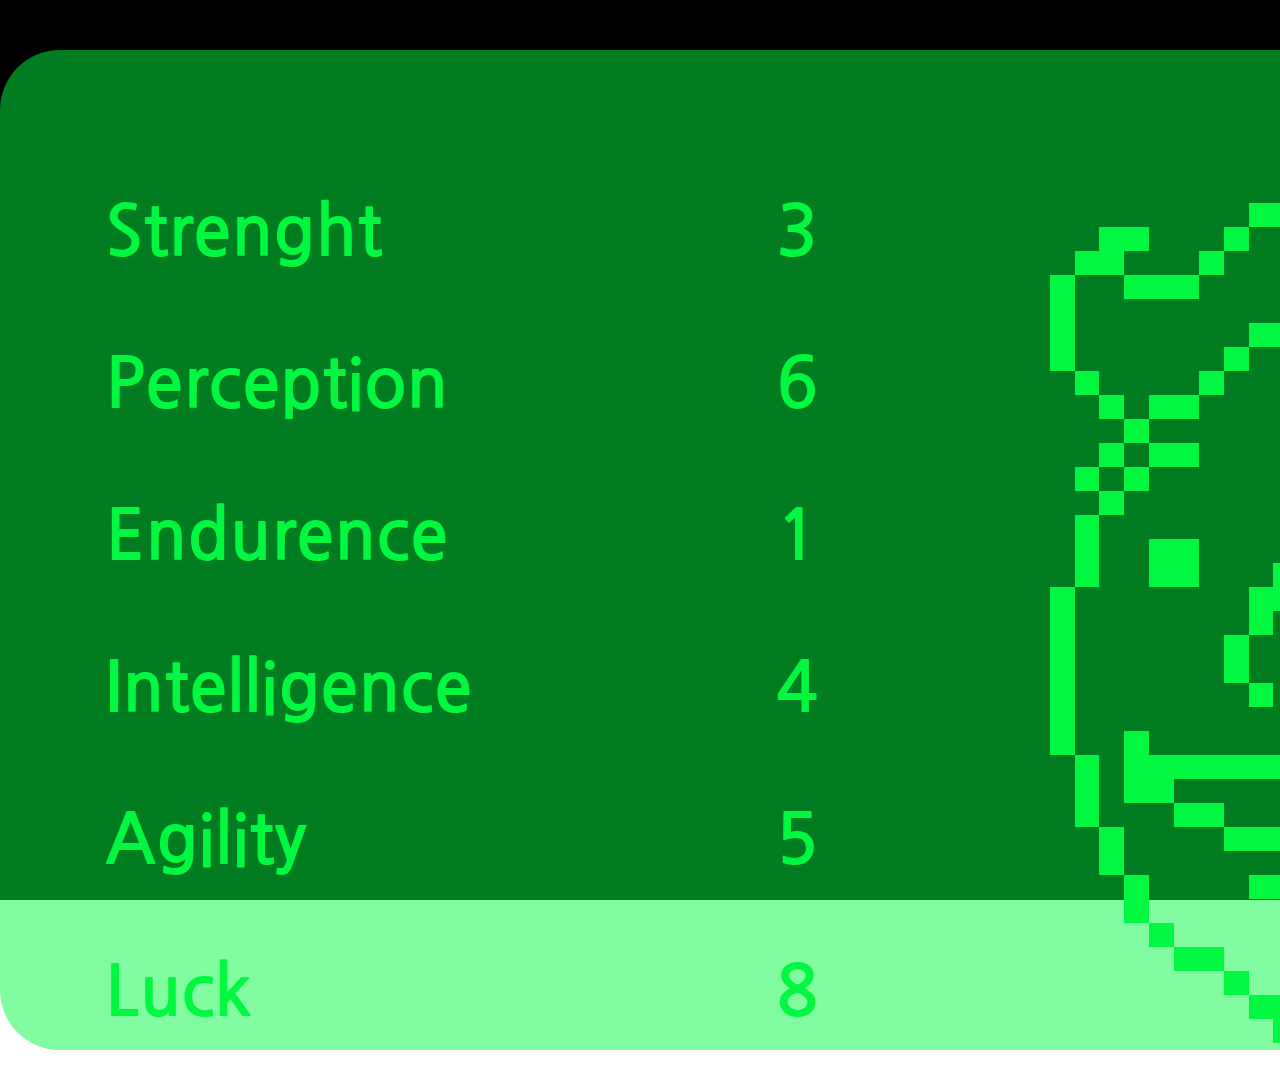
==== bonus/index.html @ cc5e1303 "bonus" ====
<!DOCTYPE html>
<html lang="en">
<head>
    <meta charset="UTF-8">
    <meta name="viewport" content="width=device-width, initial-scale=1.0">
    <title>Document</title>

    <!-- google font -->
    <link rel="preconnect" href="https://fonts.googleapis.com">
    <link rel="preconnect" href="https://fonts.gstatic.com" crossorigin>
    <link href="https://fonts.googleapis.com/css2?family=Nanum+Gothic&display=swap" rel="stylesheet">

    <!-- font awsome -->
    <link rel="stylesheet" href="https://cdnjs.cloudflare.com/ajax/libs/font-awesome/6.5.2/css/all.min.css" integrity="sha512-SnH5WK+bZxgPHs44uWIX+LLJAJ9/2PkPKZ5QiAj6Ta86w+fsb2TkcmfRyVX3pBnMFcV7oQPJkl9QevSCWr3W6A==" crossorigin="anonymous" referrerpolicy="no-referrer" />


    <link rel="stylesheet" href="css/lib/12-bool.css">
    <link rel="stylesheet" href="css/style.css">
</head>
<body>

    <!-- sfondo -->
    <div id="sfondo">

        <!-- monitor -->
        <div id="screen">

            <!-- contenirore colonne -->
            <div class="row main">

                
                <!-- colonna sinistra -->
                <div class="col-6 row">

                    <!-- colonna statistica -->
                    <div class="col-12 row stats">

                        <!-- nome statistica -->
                        <div class="col-6">
                            Strenght
                        </div>

                        <!-- freccia sinistra -->
                        <div class="col-1 arrow-left">
                            <i class="fa-solid fa-caret-left"></i>
                        </div>

                        <!-- numero -->
                        <div class="col-1">
                            3
                        </div>

                        <!-- freccia destra -->
                        <div class="col-1 arrow-right">
                            <i class="fa-solid fa-caret-right"></i>
                        </div>

                    </div>

                    <!-- colonna statistica -->
                    <div class="col-12 row stats">

                        <!-- nome statistica -->
                        <div class="col-6">
                            Perception
                        </div>

                        <!-- freccia sinistra -->
                        <div class="col-1 arrow-left">
                            <i class="fa-solid fa-caret-left"></i>
                        </div>

                        <!-- numero -->
                        <div class="col-1">
                            6
                        </div>

                        <!-- freccia destra -->
                        <div class="col-1 arrow-right">
                            <i class="fa-solid fa-caret-right"></i>
                        </div>

                    </div>

                    <!-- colonna statistica -->
                    <div class="col-12 row stats">

                        <!-- nome statistica -->
                        <div class="col-6">
                            Endurence
                        </div>

                        <!-- freccia sinistra -->
                        <div class="col-1 arrow-left">
                            <i class="fa-solid fa-caret-left"></i>
                        </div>

                        <!-- numero -->
                        <div class="col-1">
                            1
                        </div>

                        <!-- freccia destra -->
                        <div class="col-1 arrow-right">
                            <i class="fa-solid fa-caret-right"></i>
                        </div>

                    </div>

                    <!-- colonna statistica -->
                    <div class="col-12 row stats">

                        <!-- nome statistica -->
                        <div class="col-6">
                            Intelligence
                        </div>

                        <!-- freccia sinistra -->
                        <div class="col-1 arrow-left">
                            <i class="fa-solid fa-caret-left"></i>
                        </div>

                        <!-- numero -->
                        <div class="col-1">
                            4
                        </div>

                        <!-- freccia destra -->
                        <div class="col-1 arrow-right">
                            <i class="fa-solid fa-caret-right"></i>
                        </div>

                    </div>

                    <!-- colonna statistica -->
                    <div class="col-12 row stats">

                        <!-- nome statistica -->
                        <div class="col-6">
                            Agility
                        </div>

                        <!-- freccia sinistra -->
                        <div class="col-1 arrow-left">
                            <i class="fa-solid fa-caret-left"></i>
                        </div>

                        <!-- numero -->
                        <div class="col-1">
                            5
                        </div>

                        <!-- freccia destra -->
                        <div class="col-1 arrow-right">
                            <i class="fa-solid fa-caret-right"></i>
                        </div>

                    </div>

                    <!-- colonna statistica -->
                    <div class="col-12 row stats">

                        <!-- nome statistica -->
                        <div class="col-6">
                            Luck
                        </div>

                        <!-- freccia sinistra -->
                        <div class="col-1 arrow-left">
                            <i class="fa-solid fa-caret-left"></i>
                        </div>

                        <!-- numero -->
                        <div class="col-1">
                            8
                        </div>

                        <!-- freccia destra -->
                        <div class="col-1 arrow-right">
                            <i class="fa-solid fa-caret-right"></i>
                        </div>

                    </div>


                </div>
                    

                <div class="col-6">

                    <!-- riga 1 -->
                    <div class="col-12 row">

                        <div class="col-4 row">
                            <div class="col-1">
                                <div class="box"></div>
                            </div>
                            <div class="col-1">
                                <div class="box"></div>
                            </div>
                            <div class="col-1">
                                <div class="box"></div>
                            </div>
                            <div class="col-1">
                                <div class="box"></div>
                            </div>
                            <div class="col-1">
                                <div class="box"></div>
                            </div>
                            <div class="col-1">
                                <div class="box"></div>
                            </div>
                            <div class="col-1">
                                <div class="box"></div>
                            </div>
                            <div class="col-1">
                                <div class="box"></div>
                            </div>
                            <div class="col-1">
                                <div class="box"></div>
                            </div>
                            <div class="col-1">
                                <div class="box"></div>
                            </div>
                            <div class="col-1">
                                <div class="box"></div>
                            </div>
                            <div class="col-1">
                                <div class="box"></div>
                            </div>
                        </div>

                        <div class="col-4 row">
                            <div class="col-1">
                                <div class="box"></div>
                            </div>
                            <div class="col-1">
                                <div class="box"></div>
                            </div>
                            <div class="col-1">
                                <div class="box"></div>
                            </div>
                            <div class="col-1">
                                <div class="box"></div>
                            </div>
                            <div class="col-1">
                                <div class="box green"></div>
                            </div>
                            <div class="col-1">
                                <div class="box green"></div>
                            </div>
                            <div class="col-1">
                                <div class="box green"></div>
                            </div>
                            <div class="col-1">
                                <div class="box"></div>
                            </div>
                            <div class="col-1">
                                <div class="box"></div>
                            </div>
                            <div class="col-1">
                                <div class="box"></div>
                            </div>
                            <div class="col-1">
                                <div class="box"></div>
                            </div>
                            <div class="col-1">
                                <div class="box"></div>
                            </div>
                        </div>

                        <div class="col-4 row">
                            <div class="col-1">
                                <div class="box"></div>
                            </div>
                            <div class="col-1">
                                <div class="box"></div>
                            </div>
                            <div class="col-1">
                                <div class="box"></div>
                            </div>
                            <div class="col-1">
                                <div class="box"></div>
                            </div>
                            <div class="col-1">
                                <div class="box"></div>
                            </div>
                            <div class="col-1">
                                <div class="box"></div>
                            </div>
                            <div class="col-1">
                                <div class="box"></div>
                            </div>
                            <div class="col-1">
                                <div class="box"></div>
                            </div>
                            <div class="col-1">
                                <div class="box"></div>
                            </div>
                            <div class="col-1">
                                <div class="box"></div>
                            </div>
                            <div class="col-1">
                                <div class="box"></div>
                            </div>
                            <div class="col-1">
                                <div class="box"></div>
                            </div>
                        </div>
                        
                    </div>

                    <!-- riga 2 -->
                    <div class="col-12 row dx">

                        <div class="col-4 row">
                            <div class="col-1">
                                <div class="box"></div>
                            </div>
                            <div class="col-1">
                                <div class="box"></div>
                            </div>
                            <div class="col-1">
                                <div class="box"></div>
                            </div>
                            <div class="col-1">
                                <div class="box"></div>
                            </div>
                            <div class="col-1">
                                <div class="box"></div>
                            </div>
                            <div class="col-1">
                                <div class="box"></div>
                            </div>
                            <div class="col-1">
                                <div class="box"></div>
                            </div>
                            <div class="col-1">
                                <div class="box"></div>
                            </div>
                            <div class="col-1">
                                <div class="box"></div>
                            </div>
                            <div class="col-1">
                                <div class="box"></div>
                            </div>
                            <div class="col-1">
                                <div class="box"></div>
                            </div>
                            <div class="col-1">
                                <div class="box"></div>
                            </div>
                        </div>

                        <div class="col-4 row">
                            <div class="col-1">
                                <div class="box"></div>
                            </div>
                            <div class="col-1">
                                <div class="box"></div>
                            </div>
                            <div class="col-1">
                                <div class="box"></div>
                            </div>
                            <div class="col-1">
                                <div class="box green"></div>
                            </div>
                            <div class="col-1">
                                <div class="box"></div>
                            </div>
                            <div class="col-1">
                                <div class="box"></div>
                            </div>
                            <div class="col-1">
                                <div class="box"></div>
                            </div>
                            <div class="col-1">
                                <div class="box green"></div>
                            </div>
                            <div class="col-1">
                                <div class="box"></div>
                            </div>
                            <div class="col-1">
                                <div class="box"></div>
                            </div>
                            <div class="col-1">
                                <div class="box"></div>
                            </div>
                            <div class="col-1">
                                <div class="box"></div>
                            </div>
                        </div>

                        <div class="col-4 row">
                            <div class="col-1">
                                <div class="box"></div>
                            </div>
                            <div class="col-1">
                                <div class="box"></div>
                            </div>
                            <div class="col-1">
                                <div class="box"></div>
                            </div>
                            <div class="col-1">
                                <div class="box"></div>
                            </div>
                            <div class="col-1">
                                <div class="box"></div>
                            </div>
                            <div class="col-1">
                                <div class="box"></div>
                            </div>
                            <div class="col-1">
                                <div class="box"></div>
                            </div>
                            <div class="col-1">
                                <div class="box"></div>
                            </div>
                            <div class="col-1">
                                <div class="box"></div>
                            </div>
                            <div class="col-1">
                                <div class="box"></div>
                            </div>
                            <div class="col-1">
                                <div class="box"></div>
                            </div>
                            <div class="col-1">
                                <div class="box"></div>
                            </div>
                        </div>
                        
                    </div>

                    <!-- riga 3 -->
                    <div class="col-12 row dx">

                        <div class="col-4 row">
                            <div class="col-1">
                                <div class="box"></div>
                            </div>
                            <div class="col-1">
                                <div class="box"></div>
                            </div>
                            <div class="col-1">
                                <div class="box"></div>
                            </div>
                            <div class="col-1">
                                <div class="box"></div>
                            </div>
                            <div class="col-1">
                                <div class="box"></div>
                            </div>
                            <div class="col-1">
                                <div class="box"></div>
                            </div>
                            <div class="col-1">
                                <div class="box"></div>
                            </div>
                            <div class="col-1">
                                <div class="box"></div>
                            </div>
                            <div class="col-1">
                                <div class="box"></div>
                            </div>
                            <div class="col-1">
                                <div class="box"></div>
                            </div>
                            <div class="col-1">
                                <div class="box green"></div>
                            </div>
                            <div class="col-1">
                                <div class="box green"></div>
                            </div>
                        </div>

                        <div class="col-4 row">
                            <div class="col-1">
                                <div class="box green"></div>
                            </div>
                            <div class="col-1">
                                <div class="box green"></div>
                            </div>
                            <div class="col-1">
                                <div class="box green"></div>
                            </div>
                            <div class="col-1">
                                <div class="box"></div>
                            </div>
                            <div class="col-1">
                                <div class="box"></div>
                            </div>
                            <div class="col-1">
                                <div class="box"></div>
                            </div>
                            <div class="col-1">
                                <div class="box"></div>
                            </div>
                            <div class="col-1">
                                <div class="box"></div>
                            </div>
                            <div class="col-1">
                                <div class="box green"></div>
                            </div>
                            <div class="col-1">
                                <div class="box green"></div>
                            </div>
                            <div class="col-1">
                                <div class="box green"></div>
                            </div>
                            <div class="col-1">
                                <div class="box"></div>
                            </div>
                        </div>

                        <div class="col-4 row">
                            <div class="col-1">
                                <div class="box"></div>
                            </div>
                            <div class="col-1">
                                <div class="box"></div>
                            </div>
                            <div class="col-1">
                                <div class="box"></div>
                            </div>
                            <div class="col-1">
                                <div class="box"></div>
                            </div>
                            <div class="col-1">
                                <div class="box"></div>
                            </div>
                            <div class="col-1">
                                <div class="box"></div>
                            </div>
                            <div class="col-1">
                                <div class="box"></div>
                            </div>
                            <div class="col-1">
                                <div class="box"></div>
                            </div>
                            <div class="col-1">
                                <div class="box"></div>
                            </div>
                            <div class="col-1">
                                <div class="box"></div>
                            </div>
                            <div class="col-1">
                                <div class="box"></div>
                            </div>
                            <div class="col-1">
                                <div class="box"></div>
                            </div>
                        </div>
                        
                    </div>

                    <!-- riga 4 -->
                    <div class="col-12 row dx">

                        <div class="col-4 row">
                            <div class="col-1">
                                <div class="box"></div>
                            </div>
                            <div class="col-1">
                                <div class="box"></div>
                            </div>
                            <div class="col-1">
                                <div class="box"></div>
                            </div>
                            <div class="col-1">
                                <div class="box"></div>
                            </div>
                            <div class="col-1">
                                <div class="box green"></div>
                            </div>
                            <div class="col-1">
                                <div class="box green"></div>
                            </div>
                            <div class="col-1">
                                <div class="box"></div>
                            </div>
                            <div class="col-1">
                                <div class="box"></div>
                            </div>
                            <div class="col-1">
                                <div class="box"></div>
                            </div>
                            <div class="col-1">
                                <div class="box green"></div>
                            </div>
                            <div class="col-1">
                                <div class="box"></div>
                            </div>
                            <div class="col-1">
                                <div class="box"></div>
                            </div>
                        </div>

                        <div class="col-4 row">
                            <div class="col-1">
                                <div class="box"></div>
                            </div>
                            <div class="col-1">
                                <div class="box"></div>
                            </div>
                            <div class="col-1">
                                <div class="box"></div>
                            </div>
                            <div class="col-1">
                                <div class="box"></div>
                            </div>
                            <div class="col-1">
                                <div class="box"></div>
                            </div>
                            <div class="col-1">
                                <div class="box"></div>
                            </div>
                            <div class="col-1">
                                <div class="box"></div>
                            </div>
                            <div class="col-1">
                                <div class="box"></div>
                            </div>
                            <div class="col-1">
                                <div class="box"></div>
                            </div>
                            <div class="col-1">
                                <div class="box"></div>
                            </div>
                            <div class="col-1">
                                <div class="box"></div>
                            </div>
                            <div class="col-1 green">
                                <div class="box"></div>
                            </div>
                        </div>

                        <div class="col-4 row">
                            <div class="col-1">
                                <div class="box"></div>
                            </div>
                            <div class="col-1">
                                <div class="box"></div>
                            </div>
                            <div class="col-1">
                                <div class="box"></div>
                            </div>
                            <div class="col-1">
                                <div class="box"></div>
                            </div>
                            <div class="col-1">
                                <div class="box"></div>
                            </div>
                            <div class="col-1">
                                <div class="box"></div>
                            </div>
                            <div class="col-1">
                                <div class="box"></div>
                            </div>
                            <div class="col-1">
                                <div class="box"></div>
                            </div>
                            <div class="col-1">
                                <div class="box"></div>
                            </div>
                            <div class="col-1">
                                <div class="box"></div>
                            </div>
                            <div class="col-1">
                                <div class="box"></div>
                            </div>
                            <div class="col-1">
                                <div class="box"></div>
                            </div>
                        </div>
                        
                    </div>

                    <!-- riga 5 -->
                    <div class="col-12 row dx">

                        <div class="col-4 row">
                            <div class="col-1">
                                <div class="box"></div>
                            </div>
                            <div class="col-1">
                                <div class="box"></div>
                            </div>
                            <div class="col-1">
                                <div class="box"></div>
                            </div>
                            <div class="col-1">
                                <div class="box green"></div>
                            </div>
                            <div class="col-1">
                                <div class="box green"></div>
                            </div>
                            <div class="col-1">
                                <div class="box"></div>
                            </div>
                            <div class="col-1">
                                <div class="box"></div>
                            </div>
                            <div class="col-1">
                                <div class="box"></div>
                            </div>
                            <div class="col-1">
                                <div class="box green"></div>
                            </div>
                            <div class="col-1">
                                <div class="box"></div>
                            </div>
                            <div class="col-1">
                                <div class="box"></div>
                            </div>
                            <div class="col-1">
                                <div class="box"></div>
                            </div>
                        </div>

                        <div class="col-4 row">
                            <div class="col-1">
                                <div class="box"></div>
                            </div>
                            <div class="col-1">
                                <div class="box"></div>
                            </div>
                            <div class="col-1">
                                <div class="box"></div>
                            </div>
                            <div class="col-1">
                                <div class="box"></div>
                            </div>
                            <div class="col-1">
                                <div class="box"></div>
                            </div>
                            <div class="col-1">
                                <div class="box"></div>
                            </div>
                            <div class="col-1">
                                <div class="box"></div>
                            </div>
                            <div class="col-1">
                                <div class="box"></div>
                            </div>
                            <div class="col-1">
                                <div class="box"></div>
                            </div>
                            <div class="col-1">
                                <div class="box"></div>
                            </div>
                            <div class="col-1">
                                <div class="box"></div>
                            </div>
                            <div class="col-1">
                                <div class="box"></div>
                            </div>
                        </div>

                        <div class="col-4 row">
                            <div class="col-1">
                                <div class="box green"></div>
                            </div>
                            <div class="col-1">
                                <div class="box"></div>
                            </div>
                            <div class="col-1">
                                <div class="box"></div>
                            </div>
                            <div class="col-1">
                                <div class="box"></div>
                            </div>
                            <div class="col-1">
                                <div class="box"></div>
                            </div>
                            <div class="col-1">
                                <div class="box"></div>
                            </div>
                            <div class="col-1">
                                <div class="box"></div>
                            </div>
                            <div class="col-1">
                                <div class="box"></div>
                            </div>
                            <div class="col-1">
                                <div class="box"></div>
                            </div>
                            <div class="col-1">
                                <div class="box"></div>
                            </div>
                            <div class="col-1">
                                <div class="box"></div>
                            </div>
                            <div class="col-1">
                                <div class="box"></div>
                            </div>
                        </div>
                        
                    </div>

                    <!-- riga 6 -->
                    <div class="col-12 row dx">

                        <div class="col-4 row">
                            <div class="col-1">
                                <div class="box"></div>
                            </div>
                            <div class="col-1">
                                <div class="box"></div>
                            </div>
                            <div class="col-1">
                                <div class="box green"></div>
                            </div>
                            <div class="col-1">
                                <div class="box"></div>
                            </div>
                            <div class="col-1">
                                <div class="box"></div>
                            </div>
                            <div class="col-1">
                                <div class="box green"></div>
                            </div>
                            <div class="col-1">
                                <div class="box green"></div>
                            </div>
                            <div class="col-1">
                                <div class="box green"></div>
                            </div>
                            <div class="col-1">
                                <div class="box"></div>
                            </div>
                            <div class="col-1">
                                <div class="box"></div>
                            </div>
                            <div class="col-1">
                                <div class="box"></div>
                            </div>
                            <div class="col-1">
                                <div class="box"></div>
                            </div>
                        </div>

                        <div class="col-4 row">
                            <div class="col-1">
                                <div class="box"></div>
                            </div>
                            <div class="col-1">
                                <div class="box"></div>
                            </div>
                            <div class="col-1">
                                <div class="box"></div>
                            </div>
                            <div class="col-1">
                                <div class="box"></div>
                            </div>
                            <div class="col-1">
                                <div class="box"></div>
                            </div>
                            <div class="col-1">
                                <div class="box"></div>
                            </div>
                            <div class="col-1">
                                <div class="box"></div>
                            </div>
                            <div class="col-1">
                                <div class="box"></div>
                            </div>
                            <div class="col-1">
                                <div class="box"></div>
                            </div>
                            <div class="col-1">
                                <div class="box"></div>
                            </div>
                            <div class="col-1">
                                <div class="box"></div>
                            </div>
                            <div class="col-1">
                                <div class="box"></div>
                            </div>
                        </div>

                        <div class="col-4 row">
                            <div class="col-1">
                                <div class="box"></div>
                            </div>
                            <div class="col-1">
                                <div class="box green"></div>
                            </div>
                            <div class="col-1">
                                <div class="box"></div>
                            </div>
                            <div class="col-1">
                                <div class="box"></div>
                            </div>
                            <div class="col-1">
                                <div class="box"></div>
                            </div>
                            <div class="col-1">
                                <div class="box"></div>
                            </div>
                            <div class="col-1">
                                <div class="box"></div>
                            </div>
                            <div class="col-1">
                                <div class="box"></div>
                            </div>
                            <div class="col-1">
                                <div class="box"></div>
                            </div>
                            <div class="col-1">
                                <div class="box"></div>
                            </div>
                            <div class="col-1">
                                <div class="box"></div>
                            </div>
                            <div class="col-1">
                                <div class="box"></div>
                            </div>
                        </div>
                        
                    </div>

                    <!-- riga 7 -->
                    <div class="col-12 row dx">

                        <div class="col-4 row">
                            <div class="col-1">
                                <div class="box"></div>
                            </div>
                            <div class="col-1">
                                <div class="box"></div>
                            </div>
                            <div class="col-1">
                                <div class="box green"></div>
                            </div>
                            <div class="col-1">
                                <div class="box"></div>
                            </div>
                            <div class="col-1">
                                <div class="box"></div>
                            </div>
                            <div class="col-1">
                                <div class="box"></div>
                            </div>
                            <div class="col-1">
                                <div class="box"></div>
                            </div>
                            <div class="col-1">
                                <div class="box"></div>
                            </div>
                            <div class="col-1">
                                <div class="box"></div>
                            </div>
                            <div class="col-1">
                                <div class="box"></div>
                            </div>
                            <div class="col-1">
                                <div class="box"></div>
                            </div>
                            <div class="col-1">
                                <div class="box"></div>
                            </div>
                        </div>

                        <div class="col-4 row">
                            <div class="col-1">
                                <div class="box"></div>
                            </div>
                            <div class="col-1">
                                <div class="box"></div>
                            </div>
                            <div class="col-1">
                                <div class="box"></div>
                            </div>
                            <div class="col-1">
                                <div class="box green"></div>
                            </div>
                            <div class="col-1">
                                <div class="box green"></div>
                            </div>
                            <div class="col-1">
                                <div class="box green"></div>
                            </div>
                            <div class="col-1">
                                <div class="box"></div>
                            </div>
                            <div class="col-1">
                                <div class="box"></div>
                            </div>
                            <div class="col-1">
                                <div class="box"></div>
                            </div>
                            <div class="col-1">
                                <div class="box"></div>
                            </div>
                            <div class="col-1">
                                <div class="box"></div>
                            </div>
                            <div class="col-1">
                                <div class="box"></div>
                            </div>
                        </div>

                        <div class="col-4 row">
                            <div class="col-1">
                                <div class="box"></div>
                            </div>
                            <div class="col-1">
                                <div class="box"></div>
                            </div>
                            <div class="col-1">
                                <div class="box green"></div>
                            </div>
                            <div class="col-1">
                                <div class="box"></div>
                            </div>
                            <div class="col-1">
                                <div class="box"></div>
                            </div>
                            <div class="col-1">
                                <div class="box"></div>
                            </div>
                            <div class="col-1">
                                <div class="box"></div>
                            </div>
                            <div class="col-1">
                                <div class="box"></div>
                            </div>
                            <div class="col-1">
                                <div class="box"></div>
                            </div>
                            <div class="col-1">
                                <div class="box"></div>
                            </div>
                            <div class="col-1">
                                <div class="box"></div>
                            </div>
                            <div class="col-1">
                                <div class="box"></div>
                            </div>
                        </div>
                        
                    </div>

                    <!-- riga 8 -->
                    <div class="col-12 row dx">

                        <div class="col-4 row">
                            <div class="col-1">
                                <div class="box"></div>
                            </div>
                            <div class="col-1">
                                <div class="box"></div>
                            </div>
                            <div class="col-1">
                                <div class="box green"></div>
                            </div>
                            <div class="col-1">
                                <div class="box"></div>
                            </div>
                            <div class="col-1">
                                <div class="box"></div>
                            </div>
                            <div class="col-1">
                                <div class="box"></div>
                            </div>
                            <div class="col-1">
                                <div class="box"></div>
                            </div>
                            <div class="col-1">
                                <div class="box"></div>
                            </div>
                            <div class="col-1">
                                <div class="box"></div>
                            </div>
                            <div class="col-1">
                                <div class="box"></div>
                            </div>
                            <div class="col-1">
                                <div class="box green"></div>
                            </div>
                            <div class="col-1">
                                <div class="box green"></div>
                            </div>
                        </div>

                        <div class="col-4 row">
                            <div class="col-1">
                                <div class="box green"></div>
                            </div>
                            <div class="col-1">
                                <div class="box green"></div>
                            </div>
                            <div class="col-1">
                                <div class="box green"></div>
                            </div>
                            <div class="col-1">
                                <div class="box green"></div>
                            </div>
                            <div class="col-1">
                                <div class="box"></div>
                            </div>
                            <div class="col-1">
                                <div class="box"></div>
                            </div>
                            <div class="col-1">
                                <div class="box green"></div>
                            </div>
                            <div class="col-1">
                                <div class="box"></div>
                            </div>
                            <div class="col-1">
                                <div class="box"></div>
                            </div>
                            <div class="col-1">
                                <div class="box"></div>
                            </div>
                            <div class="col-1">
                                <div class="box"></div>
                            </div>
                            <div class="col-1">
                                <div class="box"></div>
                            </div>
                        </div>

                        <div class="col-4 row">
                            <div class="col-1">
                                <div class="box"></div>
                            </div>
                            <div class="col-1">
                                <div class="box"></div>
                            </div>
                            <div class="col-1">
                                <div class="box"></div>
                            </div>
                            <div class="col-1">
                                <div class="box green"></div>
                            </div>
                            <div class="col-1">
                                <div class="box"></div>
                            </div>
                            <div class="col-1">
                                <div class="box"></div>
                            </div>
                            <div class="col-1">
                                <div class="box"></div>
                            </div>
                            <div class="col-1">
                                <div class="box"></div>
                            </div>
                            <div class="col-1">
                                <div class="box"></div>
                            </div>
                            <div class="col-1">
                                <div class="box"></div>
                            </div>
                            <div class="col-1">
                                <div class="box"></div>
                            </div>
                            <div class="col-1">
                                <div class="box"></div>
                            </div>
                        </div>
                        
                    </div>

                    <!-- riga 9 -->
                    <div class="col-12 row dx">

                        <div class="col-4 row">
                            <div class="col-1">
                                <div class="box"></div>
                            </div>
                            <div class="col-1">
                                <div class="box"></div>
                            </div>
                            <div class="col-1 green">
                                <div class="box"></div>
                            </div>
                            <div class="col-1">
                                <div class="box"></div>
                            </div>
                            <div class="col-1">
                                <div class="box"></div>
                            </div>
                            <div class="col-1">
                                <div class="box"></div>
                            </div>
                            <div class="col-1">
                                <div class="box"></div>
                            </div>
                            <div class="col-1">
                                <div class="box"></div>
                            </div>
                            <div class="col-1">
                                <div class="box"></div>
                            </div>
                            <div class="col-1 green">
                                <div class="box"></div>
                            </div>
                            <div class="col-1">
                                <div class="box"></div>
                            </div>
                            <div class="col-1">
                                <div class="box"></div>
                            </div>
                        </div>

                        <div class="col-4 row">
                            <div class="col-1">
                                <div class="box"></div>
                            </div>
                            <div class="col-1">
                                <div class="box"></div>
                            </div>
                            <div class="col-1">
                                <div class="box"></div>
                            </div>
                            <div class="col-1">
                                <div class="box"></div>
                            </div>
                            <div class="col-1">
                                <div class="box"></div>
                            </div>
                            <div class="col-1">
                                <div class="box"></div>
                            </div>
                            <div class="col-1">
                                <div class="box"></div>
                            </div>
                            <div class="col-1">
                                <div class="box green"></div>
                            </div>
                            <div class="col-1">
                                <div class="box"></div>
                            </div>
                            <div class="col-1">
                                <div class="box"></div>
                            </div>
                            <div class="col-1">
                                <div class="box green"></div>
                            </div>
                            <div class="col-1">
                                <div class="box green"></div>
                            </div>
                        </div>

                        <div class="col-4 row">
                            <div class="col-1">
                                <div class="box green"></div>
                            </div>
                            <div class="col-1">
                                <div class="box"></div>
                            </div>
                            <div class="col-1">
                                <div class="box"></div>
                            </div>
                            <div class="col-1">
                                <div class="box"></div>
                            </div>
                            <div class="col-1">
                                <div class="box green"></div>
                            </div>
                            <div class="col-1">
                                <div class="box"></div>
                            </div>
                            <div class="col-1">
                                <div class="box"></div>
                            </div>
                            <div class="col-1">
                                <div class="box"></div>
                            </div>
                            <div class="col-1">
                                <div class="box"></div>
                            </div>
                            <div class="col-1">
                                <div class="box"></div>
                            </div>
                            <div class="col-1">
                                <div class="box"></div>
                            </div>
                            <div class="col-1">
                                <div class="box"></div>
                            </div>
                        </div>
                        
                    </div>

                    <!-- riga 10 -->
                    <div class="col-12 row dx">

                        <div class="col-4 row">
                            <div class="col-1">
                                <div class="box"></div>
                            </div>
                            <div class="col-1">
                                <div class="box"></div>
                            </div>
                            <div class="col-1">
                                <div class="box"></div>
                            </div>
                            <div class="col-1">
                                <div class="box green"></div>
                            </div>
                            <div class="col-1">
                                <div class="box"></div>
                            </div>
                            <div class="col-1">
                                <div class="box"></div>
                            </div>
                            <div class="col-1">
                                <div class="box"></div>
                            </div>
                            <div class="col-1">
                                <div class="box"></div>
                            </div>
                            <div class="col-1">
                                <div class="box green"></div>
                            </div>
                            <div class="col-1">
                                <div class="box"></div>
                            </div>
                            <div class="col-1">
                                <div class="box"></div>
                            </div>
                            <div class="col-1">
                                <div class="box"></div>
                            </div>
                        </div>

                        <div class="col-4 row">
                            <div class="col-1">
                                <div class="box"></div>
                            </div>
                            <div class="col-1">
                                <div class="box"></div>
                            </div>
                            <div class="col-1">
                                <div class="box"></div>
                            </div>
                            <div class="col-1">
                                <div class="box"></div>
                            </div>
                            <div class="col-1">
                                <div class="box"></div>
                            </div>
                            <div class="col-1">
                                <div class="box"></div>
                            </div>
                            <div class="col-1">
                                <div class="box"></div>
                            </div>
                            <div class="col-1">
                                <div class="box"></div>
                            </div>
                            <div class="col-1">
                                <div class="box green"></div>
                            </div>
                            <div class="col-1">
                                <div class="box green"></div>
                            </div>
                            <div class="col-1">
                                <div class="box"></div>
                            </div>
                            <div class="col-1">
                                <div class="box"></div>
                            </div>
                        </div>

                        <div class="col-4 row">
                            <div class="col-1">
                                <div class="box"></div>
                            </div>
                            <div class="col-1">
                                <div class="box green"></div>
                            </div>
                            <div class="col-1">
                                <div class="box"></div>
                            </div>
                            <div class="col-1">
                                <div class="box"></div>
                            </div>
                            <div class="col-1">
                                <div class="box green"></div>
                            </div>
                            <div class="col-1">
                                <div class="box"></div>
                            </div>
                            <div class="col-1">
                                <div class="box"></div>
                            </div>
                            <div class="col-1">
                                <div class="box"></div>
                            </div>
                            <div class="col-1">
                                <div class="box"></div>
                            </div>
                            <div class="col-1">
                                <div class="box"></div>
                            </div>
                            <div class="col-1">
                                <div class="box"></div>
                            </div>
                            <div class="col-1">
                                <div class="box"></div>
                            </div>
                        </div>
                        
                    </div>

                    <!-- riga 11 -->
                    <div class="col-12 row dx">

                        <div class="col-4 row">
                            <div class="col-1">
                                <div class="box"></div>
                            </div>
                            <div class="col-1">
                                <div class="box"></div>
                            </div>
                            <div class="col-1">
                                <div class="box"></div>
                            </div>
                            <div class="col-1">
                                <div class="box"></div>
                            </div>
                            <div class="col-1">
                                <div class="box green"></div>
                            </div>
                            <div class="col-1">
                                <div class="box"></div>
                            </div>
                            <div class="col-1">
                                <div class="box green"></div>
                            </div>
                            <div class="col-1">
                                <div class="box green"></div>
                            </div>
                            <div class="col-1">
                                <div class="box"></div>
                            </div>
                            <div class="col-1">
                                <div class="box"></div>
                            </div>
                            <div class="col-1">
                                <div class="box"></div>
                            </div>
                            <div class="col-1">
                                <div class="box"></div>
                            </div>
                        </div>

                        <div class="col-4 row">
                            <div class="col-1">
                                <div class="box"></div>
                            </div>
                            <div class="col-1">
                                <div class="box"></div>
                            </div>
                            <div class="col-1">
                                <div class="box"></div>
                            </div>
                            <div class="col-1">
                                <div class="box"></div>
                            </div>
                            <div class="col-1">
                                <div class="box"></div>
                            </div>
                            <div class="col-1">
                                <div class="box"></div>
                            </div>
                            <div class="col-1">
                                <div class="box"></div>
                            </div>
                            <div class="col-1">
                                <div class="box"></div>
                            </div>
                            <div class="col-1">
                                <div class="box"></div>
                            </div>
                            <div class="col-1">
                                <div class="box"></div>
                            </div>
                            <div class="col-1">
                                <div class="box"></div>
                            </div>
                            <div class="col-1">
                                <div class="box"></div>
                            </div>
                        </div>

                        <div class="col-4 row">
                            <div class="col-1">
                                <div class="box"></div>
                            </div>
                            <div class="col-1">
                                <div class="box"></div>
                            </div>
                            <div class="col-1">
                                <div class="box green"></div>
                            </div>
                            <div class="col-1">
                                <div class="box"></div>
                            </div>
                            <div class="col-1">
                                <div class="box"></div>
                            </div>
                            <div class="col-1">
                                <div class="box green"></div>
                            </div>
                            <div class="col-1">
                                <div class="box"></div>
                            </div>
                            <div class="col-1">
                                <div class="box"></div>
                            </div>
                            <div class="col-1">
                                <div class="box"></div>
                            </div>
                            <div class="col-1">
                                <div class="box"></div>
                            </div>
                            <div class="col-1">
                                <div class="box"></div>
                            </div>
                            <div class="col-1">
                                <div class="box"></div>
                            </div>
                        </div>
                        
                    </div>

                    <!-- riga 12 -->
                    <div class="col-12 row dx">

                        <div class="col-4 row">
                            <div class="col-1">
                                <div class="box"></div>
                            </div>
                            <div class="col-1">
                                <div class="box"></div>
                            </div>
                            <div class="col-1">
                                <div class="box"></div>
                            </div>
                            <div class="col-1">
                                <div class="box"></div>
                            </div>
                            <div class="col-1">
                                <div class="box"></div>
                            </div>
                            <div class="col-1">
                                <div class="box green"></div>
                            </div>
                            <div class="col-1">
                                <div class="box"></div>
                            </div>
                            <div class="col-1">
                                <div class="box"></div>
                            </div>
                            <div class="col-1">
                                <div class="box"></div>
                            </div>
                            <div class="col-1">
                                <div class="box"></div>
                            </div>
                            <div class="col-1">
                                <div class="box"></div>
                            </div>
                            <div class="col-1">
                                <div class="box"></div>
                            </div>
                        </div>

                        <div class="col-4 row">
                            <div class="col-1">
                                <div class="box"></div>
                            </div>
                            <div class="col-1">
                                <div class="box"></div>
                            </div>
                            <div class="col-1">
                                <div class="box"></div>
                            </div>
                            <div class="col-1">
                                <div class="box"></div>
                            </div>
                            <div class="col-1">
                                <div class="box green"></div>
                            </div>
                            <div class="col-1">
                                <div class="box green"></div>
                            </div>
                            <div class="col-1">
                                <div class="box"></div>
                            </div>
                            <div class="col-1">
                                <div class="box"></div>
                            </div>
                            <div class="col-1">
                                <div class="box"></div>
                            </div>
                            <div class="col-1">
                                <div class="box"></div>
                            </div>
                            <div class="col-1">
                                <div class="box"></div>
                            </div>
                            <div class="col-1">
                                <div class="box"></div>
                            </div>
                        </div>

                        <div class="col-4 row">
                            <div class="col-1">
                                <div class="box"></div>
                            </div>
                            <div class="col-1">
                                <div class="box"></div>
                            </div>
                            <div class="col-1">
                                <div class="box green"></div>
                            </div>
                            <div class="col-1">
                                <div class="box"></div>
                            </div>
                            <div class="col-1">
                                <div class="box"></div>
                            </div>
                            <div class="col-1">
                                <div class="box green"></div>
                            </div>
                            <div class="col-1">
                                <div class="box"></div>
                            </div>
                            <div class="col-1">
                                <div class="box"></div>
                            </div>
                            <div class="col-1">
                                <div class="box"></div>
                            </div>
                            <div class="col-1">
                                <div class="box"></div>
                            </div>
                            <div class="col-1">
                                <div class="box"></div>
                            </div>
                            <div class="col-1">
                                <div class="box"></div>
                            </div>
                        </div>
                        
                    </div>

                    <!-- riga 13 -->
                    <div class="col-12 row dx">

                        <div class="col-4 row">
                            <div class="col-1">
                                <div class="box"></div>
                            </div>
                            <div class="col-1">
                                <div class="box"></div>
                            </div>
                            <div class="col-1">
                                <div class="box"></div>
                            </div>
                            <div class="col-1">
                                <div class="box"></div>
                            </div>
                            <div class="col-1">
                                <div class="box green"></div>
                            </div>
                            <div class="col-1">
                                <div class="box"></div>
                            </div>
                            <div class="col-1">
                                <div class="box green"></div>
                            </div>
                            <div class="col-1">
                                <div class="box green"></div>
                            </div>
                            <div class="col-1">
                                <div class="box"></div>
                            </div>
                            <div class="col-1">
                                <div class="box"></div>
                            </div>
                            <div class="col-1">
                                <div class="box"></div>
                            </div>
                            <div class="col-1">
                                <div class="box"></div>
                            </div>
                        </div>

                        <div class="col-4 row">
                            <div class="col-1">
                                <div class="box"></div>
                            </div>
                            <div class="col-1">
                                <div class="box"></div>
                            </div>
                            <div class="col-1">
                                <div class="box"></div>
                            </div>
                            <div class="col-1">
                                <div class="box"></div>
                            </div>
                            <div class="col-1">
                                <div class="box"></div>
                            </div>
                            <div class="col-1">
                                <div class="box green"></div>
                            </div>
                            <div class="col-1">
                                <div class="box green"></div>
                            </div>
                            <div class="col-1">
                                <div class="box"></div>
                            </div>
                            <div class="col-1">
                                <div class="box"></div>
                            </div>
                            <div class="col-1">
                                <div class="box"></div>
                            </div>
                            <div class="col-1">
                                <div class="box"></div>
                            </div>
                            <div class="col-1">
                                <div class="box"></div>
                            </div>
                        </div>

                        <div class="col-4 row">
                            <div class="col-1">
                                <div class="box"></div>
                            </div>
                            <div class="col-1">
                                <div class="box green"></div>
                            </div>
                            <div class="col-1">
                                <div class="box"></div>
                            </div>
                            <div class="col-1">
                                <div class="box"></div>
                            </div>
                            <div class="col-1">
                                <div class="box"></div>
                            </div>
                            <div class="col-1">
                                <div class="box"></div>
                            </div>
                            <div class="col-1">
                                <div class="box green"></div>
                            </div>
                            <div class="col-1">
                                <div class="box"></div>
                            </div>
                            <div class="col-1">
                                <div class="box"></div>
                            </div>
                            <div class="col-1">
                                <div class="box"></div>
                            </div>
                            <div class="col-1">
                                <div class="box"></div>
                            </div>
                            <div class="col-1">
                                <div class="box"></div>
                            </div>
                        </div>
                        
                    </div>

                    <!-- riga 14 -->
                    <div class="col-12 row dx">

                        <div class="col-4 row">
                            <div class="col-1">
                                <div class="box"></div>
                            </div>
                            <div class="col-1">
                                <div class="box"></div>
                            </div>
                            <div class="col-1">
                                <div class="box"></div>
                            </div>
                            <div class="col-1">
                                <div class="box green"></div>
                            </div>
                            <div class="col-1">
                                <div class="box"></div>
                            </div>
                            <div class="col-1">
                                <div class="box green"></div>
                            </div>
                            <div class="col-1">
                                <div class="box"></div>
                            </div>
                            <div class="col-1">
                                <div class="box"></div>
                            </div>
                            <div class="col-1">
                                <div class="box"></div>
                            </div>
                            <div class="col-1">
                                <div class="box"></div>
                            </div>
                            <div class="col-1">
                                <div class="box"></div>
                            </div>
                            <div class="col-1">
                                <div class="box"></div>
                            </div>
                        </div>

                        <div class="col-4 row">
                            <div class="col-1">
                                <div class="box"></div>
                            </div>
                            <div class="col-1">
                                <div class="box"></div>
                            </div>
                            <div class="col-1">
                                <div class="box"></div>
                            </div>
                            <div class="col-1">
                                <div class="box"></div>
                            </div>
                            <div class="col-1">
                                <div class="box"></div>
                            </div>
                            <div class="col-1">
                                <div class="box"></div>
                            </div>
                            <div class="col-1">
                                <div class="box green"></div>
                            </div>
                            <div class="col-1">
                                <div class="box"></div>
                            </div>
                            <div class="col-1">
                                <div class="box"></div>
                            </div>
                            <div class="col-1">
                                <div class="box"></div>
                            </div>
                            <div class="col-1">
                                <div class="box"></div>
                            </div>
                            <div class="col-1">
                                <div class="box"></div>
                            </div>
                        </div>

                        <div class="col-4 row">
                            <div class="col-1">
                                <div class="box green"></div>
                            </div>
                            <div class="col-1">
                                <div class="box"></div>
                            </div>
                            <div class="col-1">
                                <div class="box"></div>
                            </div>
                            <div class="col-1">
                                <div class="box"></div>
                            </div>
                            <div class="col-1">
                                <div class="box"></div>
                            </div>
                            <div class="col-1">
                                <div class="box"></div>
                            </div>
                            <div class="col-1">
                                <div class="box green"></div>
                            </div>
                            <div class="col-1">
                                <div class="box"></div>
                            </div>
                            <div class="col-1">
                                <div class="box"></div>
                            </div>
                            <div class="col-1">
                                <div class="box"></div>
                            </div>
                            <div class="col-1">
                                <div class="box"></div>
                            </div>
                            <div class="col-1">
                                <div class="box"></div>
                            </div>
                        </div>
                        
                    </div>

                    <!-- riga 15 -->
                    <div class="col-12 row dx">

                        <div class="col-4 row">
                            <div class="col-1">
                                <div class="box"></div>
                            </div>
                            <div class="col-1">
                                <div class="box"></div>
                            </div>
                            <div class="col-1">
                                <div class="box"></div>
                            </div>
                            <div class="col-1">
                                <div class="box"></div>
                            </div>
                            <div class="col-1">
                                <div class="box green"></div>
                            </div>
                            <div class="col-1">
                                <div class="box"></div>
                            </div>
                            <div class="col-1">
                                <div class="box"></div>
                            </div>
                            <div class="col-1">
                                <div class="box"></div>
                            </div>
                            <div class="col-1">
                                <div class="box"></div>
                            </div>
                            <div class="col-1">
                                <div class="box"></div>
                            </div>
                            <div class="col-1">
                                <div class="box"></div>
                            </div>
                            <div class="col-1">
                                <div class="box"></div>
                            </div>
                        </div>

                        <div class="col-4 row">
                            <div class="col-1">
                                <div class="box"></div>
                            </div>
                            <div class="col-1">
                                <div class="box"></div>
                            </div>
                            <div class="col-1">
                                <div class="box"></div>
                            </div>
                            <div class="col-1">
                                <div class="box"></div>
                            </div>
                            <div class="col-1">
                                <div class="box"></div>
                            </div>
                            <div class="col-1">
                                <div class="box"></div>
                            </div>
                            <div class="col-1">
                                <div class="box"></div>
                            </div>
                            <div class="col-1">
                                <div class="box"></div>
                            </div>
                            <div class="col-1">
                                <div class="box"></div>
                            </div>
                            <div class="col-1">
                                <div class="box"></div>
                            </div>
                            <div class="col-1">
                                <div class="box"></div>
                            </div>
                            <div class="col-1">
                                <div class="box"></div>
                            </div>
                        </div>

                        <div class="col-4 row">
                            <div class="col-1">
                                <div class="box"></div>
                            </div>
                            <div class="col-1">
                                <div class="box green"></div>
                            </div>
                            <div class="col-1">
                                <div class="box"></div>
                            </div>
                            <div class="col-1">
                                <div class="box"></div>
                            </div>
                            <div class="col-1">
                                <div class="box"></div>
                            </div>
                            <div class="col-1">
                                <div class="box"></div>
                            </div>
                            <div class="col-1">
                                <div class="box green"></div>
                            </div>
                            <div class="col-1">
                                <div class="box"></div>
                            </div>
                            <div class="col-1">
                                <div class="box"></div>
                            </div>
                            <div class="col-1">
                                <div class="box"></div>
                            </div>
                            <div class="col-1">
                                <div class="box"></div>
                            </div>
                            <div class="col-1">
                                <div class="box"></div>
                            </div>
                        </div>
                        
                    </div>

                    <!-- riga 16 -->
                    <div class="col-12 row dx">

                        <div class="col-4 row">
                            <div class="col-1">
                                <div class="box"></div>
                            </div>
                            <div class="col-1">
                                <div class="box"></div>
                            </div>
                            <div class="col-1">
                                <div class="box"></div>
                            </div>
                            <div class="col-1">
                                <div class="box green"></div>
                            </div>
                            <div class="col-1">
                                <div class="box"></div>
                            </div>
                            <div class="col-1">
                                <div class="box"></div>
                            </div>
                            <div class="col-1">
                                <div class="box"></div>
                            </div>
                            <div class="col-1">
                                <div class="box"></div>
                            </div>
                            <div class="col-1">
                                <div class="box"></div>
                            </div>
                            <div class="col-1">
                                <div class="box"></div>
                            </div>
                            <div class="col-1">
                                <div class="box"></div>
                            </div>
                            <div class="col-1">
                                <div class="box"></div>
                            </div>
                        </div>

                        <div class="col-4 row">
                            <div class="col-1">
                                <div class="box"></div>
                            </div>
                            <div class="col-1">
                                <div class="box"></div>
                            </div>
                            <div class="col-1">
                                <div class="box"></div>
                            </div>
                            <div class="col-1">
                                <div class="box"></div>
                            </div>
                            <div class="col-1">
                                <div class="box"></div>
                            </div>
                            <div class="col-1">
                                <div class="box"></div>
                            </div>
                            <div class="col-1">
                                <div class="box"></div>
                            </div>
                            <div class="col-1">
                                <div class="box"></div>
                            </div>
                            <div class="col-1">
                                <div class="box"></div>
                            </div>
                            <div class="col-1">
                                <div class="box"></div>
                            </div>
                            <div class="col-1">
                                <div class="box"></div>
                            </div>
                            <div class="col-1">
                                <div class="box"></div>
                            </div>
                        </div>

                        <div class="col-4 row">
                            <div class="col-1">
                                <div class="box green"></div>
                            </div>
                            <div class="col-1">
                                <div class="box"></div>
                            </div>
                            <div class="col-1">
                                <div class="box green"></div>
                            </div>
                            <div class="col-1">
                                <div class="box"></div>
                            </div>
                            <div class="col-1">
                                <div class="box"></div>
                            </div>
                            <div class="col-1">
                                <div class="box green"></div>
                            </div>
                            <div class="col-1">
                                <div class="box"></div>
                            </div>
                            <div class="col-1">
                                <div class="box"></div>
                            </div>
                            <div class="col-1">
                                <div class="box"></div>
                            </div>
                            <div class="col-1">
                                <div class="box"></div>
                            </div>
                            <div class="col-1">
                                <div class="box"></div>
                            </div>
                            <div class="col-1">
                                <div class="box"></div>
                            </div>
                        </div>
                        
                    </div>

                    <!-- riga 17 -->
                    <div class="col-12 row dx">

                        <div class="col-4 row">
                            <div class="col-1">
                                <div class="box"></div>
                            </div>
                            <div class="col-1">
                                <div class="box"></div>
                            </div>
                            <div class="col-1">
                                <div class="box"></div>
                            </div>
                            <div class="col-1">
                                <div class="box green"></div>
                            </div>
                            <div class="col-1">
                                <div class="box"></div>
                            </div>
                            <div class="col-1">
                                <div class="box"></div>
                            </div>
                            <div class="col-1">
                                <div class="box green"></div>
                            </div>
                            <div class="col-1">
                                <div class="box green"></div>
                            </div>
                            <div class="col-1">
                                <div class="box"></div>
                            </div>
                            <div class="col-1">
                                <div class="box"></div>
                            </div>
                            <div class="col-1">
                                <div class="box"></div>
                            </div>
                            <div class="col-1">
                                <div class="box"></div>
                            </div>
                        </div>

                        <div class="col-4 row">
                            <div class="col-1">
                                <div class="box"></div>
                            </div>
                            <div class="col-1">
                                <div class="box"></div>
                            </div>
                            <div class="col-1">
                                <div class="box"></div>
                            </div>
                            <div class="col-1">
                                <div class="box green"></div>
                            </div>
                            <div class="col-1">
                                <div class="box green"></div>
                            </div>
                            <div class="col-1">
                                <div class="box green"></div>
                            </div>
                            <div class="col-1">
                                <div class="box"></div>
                            </div>
                            <div class="col-1">
                                <div class="box"></div>
                            </div>
                            <div class="col-1">
                                <div class="box"></div>
                            </div>
                            <div class="col-1">
                                <div class="box"></div>
                            </div>
                            <div class="col-1">
                                <div class="box"></div>
                            </div>
                            <div class="col-1">
                                <div class="box"></div>
                            </div>
                        </div>

                        <div class="col-4 row">
                            <div class="col-1">
                                <div class="box"></div>
                            </div>
                            <div class="col-1">
                                <div class="box green"></div>
                            </div>
                            <div class="col-1">
                                <div class="box"></div>
                            </div>
                            <div class="col-1">
                                <div class="box green"></div>
                            </div>
                            <div class="col-1">
                                <div class="box"></div>
                            </div>
                            <div class="col-1">
                                <div class="box green"></div>
                            </div>
                            <div class="col-1">
                                <div class="box"></div>
                            </div>
                            <div class="col-1">
                                <div class="box"></div>
                            </div>
                            <div class="col-1">
                                <div class="box"></div>
                            </div>
                            <div class="col-1">
                                <div class="box"></div>
                            </div>
                            <div class="col-1">
                                <div class="box"></div>
                            </div>
                            <div class="col-1">
                                <div class="box"></div>
                            </div>
                        </div>
                        
                    </div>

                    <!-- riga 18 -->
                    <div class="col-12 row dx">

                        <div class="col-4 row">
                            <div class="col-1">
                                <div class="box"></div>
                            </div>
                            <div class="col-1">
                                <div class="box"></div>
                            </div>
                            <div class="col-1">
                                <div class="box"></div>
                            </div>
                            <div class="col-1">
                                <div class="box green"></div>
                            </div>
                            <div class="col-1">
                                <div class="box"></div>
                            </div>
                            <div class="col-1">
                                <div class="box"></div>
                            </div>
                            <div class="col-1">
                                <div class="box green"></div>
                            </div>
                            <div class="col-1">
                                <div class="box green"></div>
                            </div>
                            <div class="col-1">
                                <div class="box"></div>
                            </div>
                            <div class="col-1">
                                <div class="box"></div>
                            </div>
                            <div class="col-1">
                                <div class="box"></div>
                            </div>
                            <div class="col-1">
                                <div class="box green"></div>
                            </div>
                        </div>

                        <div class="col-4 row">
                            <div class="col-1">
                                <div class="box"></div>
                            </div>
                            <div class="col-1">
                                <div class="box"></div>
                            </div>
                            <div class="col-1">
                                <div class="box"></div>
                            </div>
                            <div class="col-1">
                                <div class="box"></div>
                            </div>
                            <div class="col-1">
                                <div class="box green"></div>
                            </div>
                            <div class="col-1">
                                <div class="box green"></div>
                            </div>
                            <div class="col-1">
                                <div class="box green"></div>
                            </div>
                            <div class="col-1">
                                <div class="box"></div>
                            </div>
                            <div class="col-1">
                                <div class="box"></div>
                            </div>
                            <div class="col-1">
                                <div class="box"></div>
                            </div>
                            <div class="col-1">
                                <div class="box"></div>
                            </div>
                            <div class="col-1">
                                <div class="box"></div>
                            </div>
                        </div>

                        <div class="col-4 row">
                            <div class="col-1">
                                <div class="box green"></div>
                            </div>
                            <div class="col-1">
                                <div class="box"></div>
                            </div>
                            <div class="col-1">
                                <div class="box green"></div>
                            </div>
                            <div class="col-1">
                                <div class="box"></div>
                            </div>
                            <div class="col-1">
                                <div class="box green"></div>
                            </div>
                            <div class="col-1">
                                <div class="box green"></div>
                            </div>
                            <div class="col-1">
                                <div class="box"></div>
                            </div>
                            <div class="col-1">
                                <div class="box"></div>
                            </div>
                            <div class="col-1">
                                <div class="box"></div>
                            </div>
                            <div class="col-1">
                                <div class="box"></div>
                            </div>
                            <div class="col-1">
                                <div class="box"></div>
                            </div>
                            <div class="col-1">
                                <div class="box"></div>
                            </div>
                        </div>
                        
                    </div>

                    <!-- riga 19 -->
                    <div class="col-12 row dx">

                        <div class="col-4 row">
                            <div class="col-1">
                                <div class="box"></div>
                            </div>
                            <div class="col-1">
                                <div class="box"></div>
                            </div>
                            <div class="col-1">
                                <div class="box green"></div>
                            </div>
                            <div class="col-1">
                                <div class="box"></div>
                            </div>
                            <div class="col-1">
                                <div class="box"></div>
                            </div>
                            <div class="col-1">
                                <div class="box"></div>
                            </div>
                            <div class="col-1">
                                <div class="box"></div>
                            </div>
                            <div class="col-1">
                                <div class="box"></div>
                            </div>
                            <div class="col-1">
                                <div class="box"></div>
                            </div>
                            <div class="col-1">
                                <div class="box"></div>
                            </div>
                            <div class="col-1">
                                <div class="box green"></div>
                            </div>
                            <div class="col-1">
                                <div class="box green"></div>
                            </div>
                        </div>

                        <div class="col-4 row">
                            <div class="col-1">
                                <div class="box"></div>
                            </div>
                            <div class="col-1">
                                <div class="box"></div>
                            </div>
                            <div class="col-1">
                                <div class="box"></div>
                            </div>
                            <div class="col-1">
                                <div class="box"></div>
                            </div>
                            <div class="col-1">
                                <div class="box"></div>
                            </div>
                            <div class="col-1">
                                <div class="box"></div>
                            </div>
                            <div class="col-1">
                                <div class="box green"></div>
                            </div>
                            <div class="col-1">
                                <div class="box"></div>
                            </div>
                            <div class="col-1">
                                <div class="box"></div>
                            </div>
                            <div class="col-1">
                                <div class="box"></div>
                            </div>
                            <div class="col-1">
                                <div class="box"></div>
                            </div>
                            <div class="col-1">
                                <div class="box"></div>
                            </div>
                        </div>

                        <div class="col-4 row">
                            <div class="col-1">
                                <div class="box"></div>
                            </div>
                            <div class="col-1">
                                <div class="box green"></div>
                            </div>
                            <div class="col-1">
                                <div class="box"></div>
                            </div>
                            <div class="col-1">
                                <div class="box green"></div>
                            </div>
                            <div class="col-1">
                                <div class="box green"></div>
                            </div>
                            <div class="col-1">
                                <div class="box green"></div>
                            </div>
                            <div class="col-1">
                                <div class="box"></div>
                            </div>
                            <div class="col-1">
                                <div class="box"></div>
                            </div>
                            <div class="col-1">
                                <div class="box"></div>
                            </div>
                            <div class="col-1">
                                <div class="box"></div>
                            </div>
                            <div class="col-1">
                                <div class="box"></div>
                            </div>
                            <div class="col-1">
                                <div class="box"></div>
                            </div>
                        </div>
                        
                    </div>

                    <!-- riga 20 -->
                    <div class="col-12 row dx">

                        <div class="col-4 row">
                            <div class="col-1">
                                <div class="box"></div>
                            </div>
                            <div class="col-1">
                                <div class="box"></div>
                            </div>
                            <div class="col-1">
                                <div class="box green"></div>
                            </div>
                            <div class="col-1">
                                <div class="box"></div>
                            </div>
                            <div class="col-1">
                                <div class="box"></div>
                            </div>
                            <div class="col-1">
                                <div class="box"></div>
                            </div>
                            <div class="col-1">
                                <div class="box"></div>
                            </div>
                            <div class="col-1">
                                <div class="box"></div>
                            </div>
                            <div class="col-1">
                                <div class="box"></div>
                            </div>
                            <div class="col-1">
                                <div class="box"></div>
                            </div>
                            <div class="col-1">
                                <div class="box green"></div>
                            </div>
                            <div class="col-1">
                                <div class="box"></div>
                            </div>
                        </div>

                        <div class="col-4 row">
                            <div class="col-1">
                                <div class="box"></div>
                            </div>
                            <div class="col-1">
                                <div class="box"></div>
                            </div>
                            <div class="col-1">
                                <div class="box"></div>
                            </div>
                            <div class="col-1">
                                <div class="box"></div>
                            </div>
                            <div class="col-1">
                                <div class="box"></div>
                            </div>
                            <div class="col-1">
                                <div class="box"></div>
                            </div>
                            <div class="col-1">
                                <div class="box"></div>
                            </div>
                            <div class="col-1">
                                <div class="box"></div>
                            </div>
                            <div class="col-1">
                                <div class="box"></div>
                            </div>
                            <div class="col-1">
                                <div class="box"></div>
                            </div>
                            <div class="col-1">
                                <div class="box"></div>
                            </div>
                            <div class="col-1">
                                <div class="box"></div>
                            </div>
                        </div>

                        <div class="col-4 row">
                            <div class="col-1">
                                <div class="box green"></div>
                            </div>
                            <div class="col-1">
                                <div class="box"></div>
                            </div>
                            <div class="col-1">
                                <div class="box green"></div>
                            </div>
                            <div class="col-1">
                                <div class="box green"></div>
                            </div>
                            <div class="col-1">
                                <div class="box green"></div>
                            </div>
                            <div class="col-1">
                                <div class="box"></div>
                            </div>
                            <div class="col-1">
                                <div class="box"></div>
                            </div>
                            <div class="col-1">
                                <div class="box"></div>
                            </div>
                            <div class="col-1">
                                <div class="box"></div>
                            </div>
                            <div class="col-1">
                                <div class="box"></div>
                            </div>
                            <div class="col-1">
                                <div class="box"></div>
                            </div>
                            <div class="col-1">
                                <div class="box"></div>
                            </div>
                        </div>
                        
                    </div>

                    <!-- riga 21 -->
                    <div class="col-12 row dx">

                        <div class="col-4 row">
                            <div class="col-1">
                                <div class="box"></div>
                            </div>
                            <div class="col-1">
                                <div class="box"></div>
                            </div>
                            <div class="col-1">
                                <div class="box green"></div>
                            </div>
                            <div class="col-1">
                                <div class="box"></div>
                            </div>
                            <div class="col-1">
                                <div class="box"></div>
                            </div>
                            <div class="col-1">
                                <div class="box"></div>
                            </div>
                            <div class="col-1">
                                <div class="box"></div>
                            </div>
                            <div class="col-1">
                                <div class="box"></div>
                            </div>
                            <div class="col-1">
                                <div class="box"></div>
                            </div>
                            <div class="col-1">
                                <div class="box green"></div>
                            </div>
                            <div class="col-1">
                                <div class="box"></div>
                            </div>
                            <div class="col-1">
                                <div class="box"></div>
                            </div>
                        </div>

                        <div class="col-4 row">
                            <div class="col-1">
                                <div class="box"></div>
                            </div>
                            <div class="col-1">
                                <div class="box"></div>
                            </div>
                            <div class="col-1">
                                <div class="box"></div>
                            </div>
                            <div class="col-1">
                                <div class="box"></div>
                            </div>
                            <div class="col-1">
                                <div class="box"></div>
                            </div>
                            <div class="col-1">
                                <div class="box"></div>
                            </div>
                            <div class="col-1">
                                <div class="box"></div>
                            </div>
                            <div class="col-1">
                                <div class="box"></div>
                            </div>
                            <div class="col-1">
                                <div class="box"></div>
                            </div>
                            <div class="col-1">
                                <div class="box"></div>
                            </div>
                            <div class="col-1">
                                <div class="box"></div>
                            </div>
                            <div class="col-1">
                                <div class="box"></div>
                            </div>
                        </div>

                        <div class="col-4 row">
                            <div class="col-1">
                                <div class="box"></div>
                            </div>
                            <div class="col-1">
                                <div class="box green"></div>
                            </div>
                            <div class="col-1">
                                <div class="box"></div>
                            </div>
                            <div class="col-1">
                                <div class="box green"></div>
                            </div>
                            <div class="col-1">
                                <div class="box"></div>
                            </div>
                            <div class="col-1">
                                <div class="box"></div>
                            </div>
                            <div class="col-1">
                                <div class="box"></div>
                            </div>
                            <div class="col-1">
                                <div class="box"></div>
                            </div>
                            <div class="col-1">
                                <div class="box"></div>
                            </div>
                            <div class="col-1">
                                <div class="box"></div>
                            </div>
                            <div class="col-1">
                                <div class="box"></div>
                            </div>
                            <div class="col-1">
                                <div class="box"></div>
                            </div>
                        </div>
                        
                    </div>

                    <!-- riga 22 -->
                    <div class="col-12 row dx">

                        <div class="col-4 row">
                            <div class="col-1">
                                <div class="box"></div>
                            </div>
                            <div class="col-1">
                                <div class="box"></div>
                            </div>
                            <div class="col-1">
                                <div class="box green"></div>
                            </div>
                            <div class="col-1">
                                <div class="box"></div>
                            </div>
                            <div class="col-1">
                                <div class="box"></div>
                            </div>
                            <div class="col-1">
                                <div class="box"></div>
                            </div>
                            <div class="col-1">
                                <div class="box"></div>
                            </div>
                            <div class="col-1">
                                <div class="box"></div>
                            </div>
                            <div class="col-1">
                                <div class="box"></div>
                            </div>
                            <div class="col-1">
                                <div class="box green"></div>
                            </div>
                            <div class="col-1">
                                <div class="box"></div>
                            </div>
                            <div class="col-1">
                                <div class="box"></div>
                            </div>
                        </div>

                        <div class="col-4 row">
                            <div class="col-1">
                                <div class="box"></div>
                            </div>
                            <div class="col-1">
                                <div class="box"></div>
                            </div>
                            <div class="col-1">
                                <div class="box"></div>
                            </div>
                            <div class="col-1">
                                <div class="box"></div>
                            </div>
                            <div class="col-1">
                                <div class="box"></div>
                            </div>
                            <div class="col-1">
                                <div class="box"></div>
                            </div>
                            <div class="col-1">
                                <div class="box"></div>
                            </div>
                            <div class="col-1">
                                <div class="box"></div>
                            </div>
                            <div class="col-1">
                                <div class="box"></div>
                            </div>
                            <div class="col-1">
                                <div class="box"></div>
                            </div>
                            <div class="col-1">
                                <div class="box"></div>
                            </div>
                            <div class="col-1">
                                <div class="box"></div>
                            </div>
                        </div>

                        <div class="col-4 row">
                            <div class="col-1">
                                <div class="box green"></div>
                            </div>
                            <div class="col-1">
                                <div class="box"></div>
                            </div>
                            <div class="col-1">
                                <div class="box"></div>
                            </div>
                            <div class="col-1">
                                <div class="box"></div>
                            </div>
                            <div class="col-1">
                                <div class="box green"></div>
                            </div>
                            <div class="col-1">
                                <div class="box"></div>
                            </div>
                            <div class="col-1">
                                <div class="box"></div>
                            </div>
                            <div class="col-1">
                                <div class="box"></div>
                            </div>
                            <div class="col-1">
                                <div class="box"></div>
                            </div>
                            <div class="col-1">
                                <div class="box"></div>
                            </div>
                            <div class="col-1">
                                <div class="box"></div>
                            </div>
                            <div class="col-1">
                                <div class="box"></div>
                            </div>
                        </div>
                        
                    </div>

                    <!-- riga 23 -->
                    <div class="col-12 row dx">

                        <div class="col-4 row">
                            <div class="col-1">
                                <div class="box"></div>
                            </div>
                            <div class="col-1">
                                <div class="box"></div>
                            </div>
                            <div class="col-1">
                                <div class="box green"></div>
                            </div>
                            <div class="col-1">
                                <div class="box"></div>
                            </div>
                            <div class="col-1">
                                <div class="box"></div>
                            </div>
                            <div class="col-1">
                                <div class="box"></div>
                            </div>
                            <div class="col-1">
                                <div class="box"></div>
                            </div>
                            <div class="col-1">
                                <div class="box"></div>
                            </div>
                            <div class="col-1">
                                <div class="box"></div>
                            </div>
                            <div class="col-1">
                                <div class="box"></div>
                            </div>
                            <div class="col-1">
                                <div class="box green"></div>
                            </div>
                            <div class="col-1">
                                <div class="box"></div>
                            </div>
                        </div>

                        <div class="col-4 row">
                            <div class="col-1">
                                <div class="box"></div>
                            </div>
                            <div class="col-1">
                                <div class="box"></div>
                            </div>
                            <div class="col-1">
                                <div class="box"></div>
                            </div>
                            <div class="col-1">
                                <div class="box"></div>
                            </div>
                            <div class="col-1">
                                <div class="box"></div>
                            </div>
                            <div class="col-1">
                                <div class="box"></div>
                            </div>
                            <div class="col-1">
                                <div class="box"></div>
                            </div>
                            <div class="col-1">
                                <div class="box"></div>
                            </div>
                            <div class="col-1">
                                <div class="box"></div>
                            </div>
                            <div class="col-1">
                                <div class="box"></div>
                            </div>
                            <div class="col-1">
                                <div class="box"></div>
                            </div>
                            <div class="col-1">
                                <div class="box"></div>
                            </div>
                        </div>

                        <div class="col-4 row">
                            <div class="col-1">
                                <div class="box"></div>
                            </div>
                            <div class="col-1">
                                <div class="box"></div>
                            </div>
                            <div class="col-1">
                                <div class="box"></div>
                            </div>
                            <div class="col-1">
                                <div class="box"></div>
                            </div>
                            <div class="col-1">
                                <div class="box green"></div>
                            </div>
                            <div class="col-1">
                                <div class="box"></div>
                            </div>
                            <div class="col-1">
                                <div class="box"></div>
                            </div>
                            <div class="col-1">
                                <div class="box"></div>
                            </div>
                            <div class="col-1">
                                <div class="box"></div>
                            </div>
                            <div class="col-1">
                                <div class="box"></div>
                            </div>
                            <div class="col-1">
                                <div class="box"></div>
                            </div>
                            <div class="col-1">
                                <div class="box"></div>
                            </div>
                        </div>
                        
                    </div>

                    <!-- riga 24 -->
                    <div class="col-12 row dx">

                        <div class="col-4 row">
                            <div class="col-1">
                                <div class="box"></div>
                            </div>
                            <div class="col-1">
                                <div class="box"></div>
                            </div>
                            <div class="col-1">
                                <div class="box green"></div>
                            </div>
                            <div class="col-1">
                                <div class="box"></div>
                            </div>
                            <div class="col-1">
                                <div class="box"></div>
                            </div>
                            <div class="col-1">
                                <div class="box"></div>
                            </div>
                            <div class="col-1">
                                <div class="box"></div>
                            </div>
                            <div class="col-1">
                                <div class="box"></div>
                            </div>
                            <div class="col-1">
                                <div class="box"></div>
                            </div>
                            <div class="col-1">
                                <div class="box"></div>
                            </div>
                            <div class="col-1">
                                <div class="box"></div>
                            </div>
                            <div class="col-1">
                                <div class="box"></div>
                            </div>
                        </div>

                        <div class="col-4 row">
                            <div class="col-1">
                                <div class="box"></div>
                            </div>
                            <div class="col-1">
                                <div class="box"></div>
                            </div>
                            <div class="col-1">
                                <div class="box"></div>
                            </div>
                            <div class="col-1">
                                <div class="box"></div>
                            </div>
                            <div class="col-1">
                                <div class="box green"></div>
                            </div>
                            <div class="col-1">
                                <div class="box"></div>
                            </div>
                            <div class="col-1">
                                <div class="box"></div>
                            </div>
                            <div class="col-1">
                                <div class="box"></div>
                            </div>
                            <div class="col-1">
                                <div class="box"></div>
                            </div>
                            <div class="col-1">
                                <div class="box"></div>
                            </div>
                            <div class="col-1">
                                <div class="box"></div>
                            </div>
                            <div class="col-1">
                                <div class="box"></div>
                            </div>
                        </div>

                        <div class="col-4 row">
                            <div class="col-1">
                                <div class="box"></div>
                            </div>
                            <div class="col-1">
                                <div class="box"></div>
                            </div>
                            <div class="col-1">
                                <div class="box"></div>
                            </div>
                            <div class="col-1">
                                <div class="box"></div>
                            </div>
                            <div class="col-1">
                                <div class="box green"></div>
                            </div>
                            <div class="col-1">
                                <div class="box"></div>
                            </div>
                            <div class="col-1">
                                <div class="box"></div>
                            </div>
                            <div class="col-1">
                                <div class="box"></div>
                            </div>
                            <div class="col-1">
                                <div class="box"></div>
                            </div>
                            <div class="col-1">
                                <div class="box"></div>
                            </div>
                            <div class="col-1">
                                <div class="box"></div>
                            </div>
                            <div class="col-1">
                                <div class="box"></div>
                            </div>
                        </div>
                        
                    </div>

                    <!-- riga 25 -->
                    <div class="col-12 row dx">

                        <div class="col-4 row">
                            <div class="col-1">
                                <div class="box"></div>
                            </div>
                            <div class="col-1">
                                <div class="box"></div>
                            </div>
                            <div class="col-1">
                                <div class="box green"></div>
                            </div>
                            <div class="col-1">
                                <div class="box"></div>
                            </div>
                            <div class="col-1">
                                <div class="box"></div>
                            </div>
                            <div class="col-1">
                                <div class="box green"></div>
                            </div>
                            <div class="col-1">
                                <div class="box"></div>
                            </div>
                            <div class="col-1">
                                <div class="box"></div>
                            </div>
                            <div class="col-1">
                                <div class="box"></div>
                            </div>
                            <div class="col-1">
                                <div class="box"></div>
                            </div>
                            <div class="col-1">
                                <div class="box"></div>
                            </div>
                            <div class="col-1">
                                <div class="box"></div>
                            </div>
                        </div>

                        <div class="col-4 row">
                            <div class="col-1">
                                <div class="box"></div>
                            </div>
                            <div class="col-1">
                                <div class="box"></div>
                            </div>
                            <div class="col-1">
                                <div class="box green"></div>
                            </div>
                            <div class="col-1">
                                <div class="box green"></div>
                            </div>
                            <div class="col-1">
                                <div class="box green"></div>
                            </div>
                            <div class="col-1">
                                <div class="box green"></div>
                            </div>
                            <div class="col-1">
                                <div class="box"></div>
                            </div>
                            <div class="col-1">
                                <div class="box"></div>
                            </div>
                            <div class="col-1">
                                <div class="box"></div>
                            </div>
                            <div class="col-1">
                                <div class="box"></div>
                            </div>
                            <div class="col-1">
                                <div class="box"></div>
                            </div>
                            <div class="col-1">
                                <div class="box"></div>
                            </div>
                        </div>

                        <div class="col-4 row">
                            <div class="col-1">
                                <div class="box"></div>
                            </div>
                            <div class="col-1">
                                <div class="box"></div>
                            </div>
                            <div class="col-1">
                                <div class="box"></div>
                            </div>
                            <div class="col-1">
                                <div class="box"></div>
                            </div>
                            <div class="col-1">
                                <div class="box green"></div>
                            </div>
                            <div class="col-1">
                                <div class="box"></div>
                            </div>
                            <div class="col-1">
                                <div class="box"></div>
                            </div>
                            <div class="col-1">
                                <div class="box"></div>
                            </div>
                            <div class="col-1">
                                <div class="box"></div>
                            </div>
                            <div class="col-1">
                                <div class="box"></div>
                            </div>
                            <div class="col-1">
                                <div class="box"></div>
                            </div>
                            <div class="col-1">
                                <div class="box"></div>
                            </div>
                        </div>
                        
                    </div>

                    <!-- riga 26 -->
                    <div class="col-12 row dx">

                        <div class="col-4 row">
                            <div class="col-1">
                                <div class="box"></div>
                            </div>
                            <div class="col-1">
                                <div class="box"></div>
                            </div>
                            <div class="col-1">
                                <div class="box"></div>
                            </div>
                            <div class="col-1">
                                <div class="box green"></div>
                            </div>
                            <div class="col-1">
                                <div class="box"></div>
                            </div>
                            <div class="col-1">
                                <div class="box green"></div>
                            </div>
                            <div class="col-1">
                                <div class="box green"></div>
                            </div>
                            <div class="col-1">
                                <div class="box green"></div>
                            </div>
                            <div class="col-1">
                                <div class="box green"></div>
                            </div>
                            <div class="col-1">
                                <div class="box green"></div>
                            </div>
                            <div class="col-1">
                                <div class="box green"></div>
                            </div>
                            <div class="col-1">
                                <div class="box green"></div>
                            </div>
                        </div>

                        <div class="col-4 row">
                            <div class="col-1">
                                <div class="box green"></div>
                            </div>
                            <div class="col-1">
                                <div class="box green"></div>
                            </div>
                            <div class="col-1">
                                <div class="box green"></div>
                            </div>
                            <div class="col-1">
                                <div class="box"></div>
                            </div>
                            <div class="col-1">
                                <div class="box"></div>
                            </div>
                            <div class="col-1">
                                <div class="box green"></div>
                            </div>
                            <div class="col-1">
                                <div class="box green"></div>
                            </div>
                            <div class="col-1">
                                <div class="box"></div>
                            </div>
                            <div class="col-1">
                                <div class="box"></div>
                            </div>
                            <div class="col-1">
                                <div class="box"></div>
                            </div>
                            <div class="col-1">
                                <div class="box"></div>
                            </div>
                            <div class="col-1">
                                <div class="box"></div>
                            </div>
                        </div>

                        <div class="col-4 row">
                            <div class="col-1">
                                <div class="box"></div>
                            </div>
                            <div class="col-1">
                                <div class="box"></div>
                            </div>
                            <div class="col-1">
                                <div class="box"></div>
                            </div>
                            <div class="col-1">
                                <div class="box"></div>
                            </div>
                            <div class="col-1">
                                <div class="box green"></div>
                            </div>
                            <div class="col-1">
                                <div class="box"></div>
                            </div>
                            <div class="col-1">
                                <div class="box"></div>
                            </div>
                            <div class="col-1">
                                <div class="box"></div>
                            </div>
                            <div class="col-1">
                                <div class="box"></div>
                            </div>
                            <div class="col-1">
                                <div class="box"></div>
                            </div>
                            <div class="col-1">
                                <div class="box"></div>
                            </div>
                            <div class="col-1">
                                <div class="box"></div>
                            </div>
                        </div>
                        
                    </div>

                    <!-- riga 27 -->
                    <div class="col-12 row dx">

                        <div class="col-4 row">
                            <div class="col-1">
                                <div class="box"></div>
                            </div>
                            <div class="col-1">
                                <div class="box"></div>
                            </div>
                            <div class="col-1">
                                <div class="box"></div>
                            </div>
                            <div class="col-1">
                                <div class="box green"></div>
                            </div>
                            <div class="col-1">
                                <div class="box"></div>
                            </div>
                            <div class="col-1">
                                <div class="box green"></div>
                            </div>
                            <div class="col-1">
                                <div class="box green"></div>
                            </div>
                            <div class="col-1">
                                <div class="box"></div>
                            </div>
                            <div class="col-1">
                                <div class="box"></div>
                            </div>
                            <div class="col-1">
                                <div class="box"></div>
                            </div>
                            <div class="col-1">
                                <div class="box"></div>
                            </div>
                            <div class="col-1">
                                <div class="box"></div>
                            </div>
                        </div>

                        <div class="col-4 row">
                            <div class="col-1">
                                <div class="box"></div>
                            </div>
                            <div class="col-1">
                                <div class="box"></div>
                            </div>
                            <div class="col-1">
                                <div class="box"></div>
                            </div>
                            <div class="col-1">
                                <div class="box"></div>
                            </div>
                            <div class="col-1">
                                <div class="box green"></div>
                            </div>
                            <div class="col-1">
                                <div class="box"></div>
                            </div>
                            <div class="col-1">
                                <div class="box green"></div>
                            </div>
                            <div class="col-1">
                                <div class="box"></div>
                            </div>
                            <div class="col-1">
                                <div class="box"></div>
                            </div>
                            <div class="col-1">
                                <div class="box"></div>
                            </div>
                            <div class="col-1">
                                <div class="box"></div>
                            </div>
                            <div class="col-1">
                                <div class="box"></div>
                            </div>
                        </div>

                        <div class="col-4 row">
                            <div class="col-1">
                                <div class="box"></div>
                            </div>
                            <div class="col-1">
                                <div class="box"></div>
                            </div>
                            <div class="col-1">
                                <div class="box"></div>
                            </div>
                            <div class="col-1">
                                <div class="box green"></div>
                            </div>
                            <div class="col-1">
                                <div class="box"></div>
                            </div>
                            <div class="col-1">
                                <div class="box"></div>
                            </div>
                            <div class="col-1">
                                <div class="box"></div>
                            </div>
                            <div class="col-1">
                                <div class="box"></div>
                            </div>
                            <div class="col-1">
                                <div class="box"></div>
                            </div>
                            <div class="col-1">
                                <div class="box"></div>
                            </div>
                            <div class="col-1">
                                <div class="box"></div>
                            </div>
                            <div class="col-1">
                                <div class="box"></div>
                            </div>
                        </div>
                        
                    </div>

                    <!-- riga 28 -->
                    <div class="col-12 row dx">

                        <div class="col-4 row">
                            <div class="col-1">
                                <div class="box"></div>
                            </div>
                            <div class="col-1">
                                <div class="box"></div>
                            </div>
                            <div class="col-1">
                                <div class="box"></div>
                            </div>
                            <div class="col-1">
                                <div class="box green"></div>
                            </div>
                            <div class="col-1">
                                <div class="box"></div>
                            </div>
                            <div class="col-1">
                                <div class="box"></div>
                            </div>
                            <div class="col-1">
                                <div class="box"></div>
                            </div>
                            <div class="col-1">
                                <div class="box green"></div>
                            </div>
                            <div class="col-1">
                                <div class="box green"></div>
                            </div>
                            <div class="col-1">
                                <div class="box"></div>
                            </div>
                            <div class="col-1">
                                <div class="box"></div>
                            </div>
                            <div class="col-1">
                                <div class="box"></div>
                            </div>
                        </div>

                        <div class="col-4 row">
                            <div class="col-1">
                                <div class="box"></div>
                            </div>
                            <div class="col-1">
                                <div class="box green"></div>
                            </div>
                            <div class="col-1">
                                <div class="box green"></div>
                            </div>
                            <div class="col-1">
                                <div class="box green"></div>
                            </div>
                            <div class="col-1">
                                <div class="box"></div>
                            </div>
                            <div class="col-1">
                                <div class="box"></div>
                            </div>
                            <div class="col-1">
                                <div class="box"></div>
                            </div>
                            <div class="col-1">
                                <div class="box"></div>
                            </div>
                            <div class="col-1">
                                <div class="box"></div>
                            </div>
                            <div class="col-1">
                                <div class="box"></div>
                            </div>
                            <div class="col-1">
                                <div class="box"></div>
                            </div>
                            <div class="col-1">
                                <div class="box"></div>
                            </div>
                        </div>

                        <div class="col-4 row">
                            <div class="col-1">
                                <div class="box"></div>
                            </div>
                            <div class="col-1">
                                <div class="box green"></div>
                            </div>
                            <div class="col-1 green">
                                <div class="box"></div>
                            </div>
                            <div class="col-1">
                                <div class="box"></div>
                            </div>
                            <div class="col-1">
                                <div class="box"></div>
                            </div>
                            <div class="col-1">
                                <div class="box"></div>
                            </div>
                            <div class="col-1">
                                <div class="box"></div>
                            </div>
                            <div class="col-1">
                                <div class="box"></div>
                            </div>
                            <div class="col-1">
                                <div class="box"></div>
                            </div>
                            <div class="col-1">
                                <div class="box"></div>
                            </div>
                            <div class="col-1">
                                <div class="box"></div>
                            </div>
                            <div class="col-1">
                                <div class="box"></div>
                            </div>
                        </div>
                        
                    </div>

                    <!-- riga 29 -->
                    <div class="col-12 row dx">

                        <div class="col-4 row">
                            <div class="col-1">
                                <div class="box"></div>
                            </div>
                            <div class="col-1">
                                <div class="box"></div>
                            </div>
                            <div class="col-1">
                                <div class="box"></div>
                            </div>
                            <div class="col-1">
                                <div class="box"></div>
                            </div>
                            <div class="col-1">
                                <div class="box green"></div>
                            </div>
                            <div class="col-1">
                                <div class="box"></div>
                            </div>
                            <div class="col-1">
                                <div class="box"></div>
                            </div>
                            <div class="col-1">
                                <div class="box"></div>
                            </div>
                            <div class="col-1">
                                <div class="box"></div>
                            </div>
                            <div class="col-1">
                                <div class="box green"></div>
                            </div>
                            <div class="col-1">
                                <div class="box green"></div>
                            </div>
                            <div class="col-1">
                                <div class="box green"></div>
                            </div>
                        </div>

                        <div class="col-4 row">
                            <div class="col-1">
                                <div class="box green"></div>
                            </div>
                            <div class="col-1">
                                <div class="box"></div>
                            </div>
                            <div class="col-1">
                                <div class="box"></div>
                            </div>
                            <div class="col-1">
                                <div class="box"></div>
                            </div>
                            <div class="col-1">
                                <div class="box"></div>
                            </div>
                            <div class="col-1">
                                <div class="box"></div>
                            </div>
                            <div class="col-1">
                                <div class="box"></div>
                            </div>
                            <div class="col-1">
                                <div class="box"></div>
                            </div>
                            <div class="col-1">
                                <div class="box"></div>
                            </div>
                            <div class="col-1">
                                <div class="box"></div>
                            </div>
                            <div class="col-1">
                                <div class="box"></div>
                            </div>
                            <div class="col-1">
                                <div class="box green"></div>
                            </div>
                        </div>

                        <div class="col-4 row">
                            <div class="col-1">
                                <div class="box green"></div>
                            </div>
                            <div class="col-1">
                                <div class="box"></div>
                            </div>
                            <div class="col-1">
                                <div class="box"></div>
                            </div>
                            <div class="col-1">
                                <div class="box"></div>
                            </div>
                            <div class="col-1">
                                <div class="box"></div>
                            </div>
                            <div class="col-1">
                                <div class="box"></div>
                            </div>
                            <div class="col-1">
                                <div class="box"></div>
                            </div>
                            <div class="col-1">
                                <div class="box"></div>
                            </div>
                            <div class="col-1">
                                <div class="box"></div>
                            </div>
                            <div class="col-1">
                                <div class="box"></div>
                            </div>
                            <div class="col-1">
                                <div class="box"></div>
                            </div>
                            <div class="col-1">
                                <div class="box"></div>
                            </div>
                        </div>
                        
                    </div>

                    <!-- riga 30 -->
                    <div class="col-12 row dx">

                        <div class="col-4 row">
                            <div class="col-1">
                                <div class="box"></div>
                            </div>
                            <div class="col-1">
                                <div class="box"></div>
                            </div>
                            <div class="col-1">
                                <div class="box"></div>
                            </div>
                            <div class="col-1">
                                <div class="box"></div>
                            </div>
                            <div class="col-1">
                                <div class="box green"></div>
                            </div>
                            <div class="col-1">
                                <div class="box"></div>
                            </div>
                            <div class="col-1">
                                <div class="box"></div>
                            </div>
                            <div class="col-1">
                                <div class="box"></div>
                            </div>
                            <div class="col-1">
                                <div class="box"></div>
                            </div>
                            <div class="col-1">
                                <div class="box"></div>
                            </div>
                            <div class="col-1">
                                <div class="box"></div>
                            </div>
                            <div class="col-1">
                                <div class="box"></div>
                            </div>
                        </div>

                        <div class="col-4 row">
                            <div class="col-1">
                                <div class="box"></div>
                            </div>
                            <div class="col-1">
                                <div class="box"></div>
                            </div>
                            <div class="col-1">
                                <div class="box"></div>
                            </div>
                            <div class="col-1">
                                <div class="box"></div>
                            </div>
                            <div class="col-1">
                                <div class="box"></div>
                            </div>
                            <div class="col-1">
                                <div class="box"></div>
                            </div>
                            <div class="col-1">
                                <div class="box"></div>
                            </div>
                            <div class="col-1">
                                <div class="box"></div>
                            </div>
                            <div class="col-1">
                                <div class="box"></div>
                            </div>
                            <div class="col-1">
                                <div class="box"></div>
                            </div>
                            <div class="col-1">
                                <div class="box green"></div>
                            </div>
                            <div class="col-1">
                                <div class="box green"></div>
                            </div>
                        </div>

                        <div class="col-4 row">
                            <div class="col-1">
                                <div class="box"></div>
                            </div>
                            <div class="col-1">
                                <div class="box"></div>
                            </div>
                            <div class="col-1">
                                <div class="box"></div>
                            </div>
                            <div class="col-1">
                                <div class="box"></div>
                            </div>
                            <div class="col-1">
                                <div class="box"></div>
                            </div>
                            <div class="col-1">
                                <div class="box"></div>
                            </div>
                            <div class="col-1">
                                <div class="box"></div>
                            </div>
                            <div class="col-1">
                                <div class="box"></div>
                            </div>
                            <div class="col-1">
                                <div class="box"></div>
                            </div>
                            <div class="col-1">
                                <div class="box"></div>
                            </div>
                            <div class="col-1">
                                <div class="box"></div>
                            </div>
                            <div class="col-1">
                                <div class="box"></div>
                            </div>
                        </div>
                        
                    </div>

                    <!-- riga 31 -->
                    <div class="col-12 row dx">

                        <div class="col-4 row">
                            <div class="col-1">
                                <div class="box"></div>
                            </div>
                            <div class="col-1">
                                <div class="box"></div>
                            </div>
                            <div class="col-1">
                                <div class="box"></div>
                            </div>
                            <div class="col-1">
                                <div class="box"></div>
                            </div>
                            <div class="col-1">
                                <div class="box"></div>
                            </div>
                            <div class="col-1">
                                <div class="box green"></div>
                            </div>
                            <div class="col-1">
                                <div class="box"></div>
                            </div>
                            <div class="col-1">
                                <div class="box"></div>
                            </div>
                            <div class="col-1">
                                <div class="box"></div>
                            </div>
                            <div class="col-1">
                                <div class="box"></div>
                            </div>
                            <div class="col-1">
                                <div class="box green"></div>
                            </div>
                            <div class="col-1">
                                <div class="box green"></div>
                            </div>
                        </div>

                        <div class="col-4 row">
                            <div class="col-1">
                                <div class="box"></div>
                            </div>
                            <div class="col-1">
                                <div class="box"></div>
                            </div>
                            <div class="col-1">
                                <div class="box"></div>
                            </div>
                            <div class="col-1">
                                <div class="box"></div>
                            </div>
                            <div class="col-1">
                                <div class="box"></div>
                            </div>
                            <div class="col-1">
                                <div class="box"></div>
                            </div>
                            <div class="col-1">
                                <div class="box"></div>
                            </div>
                            <div class="col-1">
                                <div class="box"></div>
                            </div>
                            <div class="col-1">
                                <div class="box"></div>
                            </div>
                            <div class="col-1">
                                <div class="box green"></div>
                            </div>
                            <div class="col-1">
                                <div class="box green"></div>
                            </div>
                            <div class="col-1">
                                <div class="box"></div>
                            </div>
                        </div>

                        <div class="col-4 row">
                            <div class="col-1">
                                <div class="box"></div>
                            </div>
                            <div class="col-1">
                                <div class="box"></div>
                            </div>
                            <div class="col-1">
                                <div class="box"></div>
                            </div>
                            <div class="col-1">
                                <div class="box"></div>
                            </div>
                            <div class="col-1">
                                <div class="box"></div>
                            </div>
                            <div class="col-1">
                                <div class="box"></div>
                            </div>
                            <div class="col-1">
                                <div class="box"></div>
                            </div>
                            <div class="col-1">
                                <div class="box"></div>
                            </div>
                            <div class="col-1">
                                <div class="box"></div>
                            </div>
                            <div class="col-1">
                                <div class="box"></div>
                            </div>
                            <div class="col-1">
                                <div class="box"></div>
                            </div>
                            <div class="col-1">
                                <div class="box"></div>
                            </div>
                        </div>
                        
                    </div>

                    <!-- riga 32 -->
                    <div class="col-12 row dx">

                        <div class="col-4 row">
                            <div class="col-1">
                                <div class="box"></div>
                            </div>
                            <div class="col-1">
                                <div class="box"></div>
                            </div>
                            <div class="col-1">
                                <div class="box"></div>
                            </div>
                            <div class="col-1">
                                <div class="box"></div>
                            </div>
                            <div class="col-1">
                                <div class="box"></div>
                            </div>
                            <div class="col-1">
                                <div class="box green"></div>
                            </div>
                            <div class="col-1">
                                <div class="box"></div>
                            </div>
                            <div class="col-1">
                                <div class="box"></div>
                            </div>
                            <div class="col-1">
                                <div class="box"></div>
                            </div>
                            <div class="col-1">
                                <div class="box"></div>
                            </div>
                            <div class="col-1">
                                <div class="box"></div>
                            </div>
                            <div class="col-1">
                                <div class="box"></div>
                            </div>
                        </div>

                        <div class="col-4 row">
                            <div class="col-1">
                                <div class="box"></div>
                            </div>
                            <div class="col-1">
                                <div class="box"></div>
                            </div>
                            <div class="col-1">
                                <div class="box"></div>
                            </div>
                            <div class="col-1">
                                <div class="box"></div>
                            </div>
                            <div class="col-1">
                                <div class="box"></div>
                            </div>
                            <div class="col-1">
                                <div class="box"></div>
                            </div>
                            <div class="col-1">
                                <div class="box"></div>
                            </div>
                            <div class="col-1">
                                <div class="box"></div>
                            </div>
                            <div class="col-1">
                                <div class="box green"></div>
                            </div>
                            <div class="col-1">
                                <div class="box green"></div>
                            </div>
                            <div class="col-1">
                                <div class="box"></div>
                            </div>
                            <div class="col-1">
                                <div class="box"></div>
                            </div>
                        </div>

                        <div class="col-4 row">
                            <div class="col-1">
                                <div class="box"></div>
                            </div>
                            <div class="col-1">
                                <div class="box"></div>
                            </div>
                            <div class="col-1">
                                <div class="box"></div>
                            </div>
                            <div class="col-1">
                                <div class="box"></div>
                            </div>
                            <div class="col-1">
                                <div class="box"></div>
                            </div>
                            <div class="col-1">
                                <div class="box"></div>
                            </div>
                            <div class="col-1">
                                <div class="box"></div>
                            </div>
                            <div class="col-1">
                                <div class="box"></div>
                            </div>
                            <div class="col-1">
                                <div class="box"></div>
                            </div>
                            <div class="col-1">
                                <div class="box"></div>
                            </div>
                            <div class="col-1">
                                <div class="box"></div>
                            </div>
                            <div class="col-1">
                                <div class="box"></div>
                            </div>
                        </div>
                        
                    </div>

                    <!-- riga 33 -->
                    <div class="col-12 row dx">

                        <div class="col-4 row">
                            <div class="col-1">
                                <div class="box"></div>
                            </div>
                            <div class="col-1">
                                <div class="box"></div>
                            </div>
                            <div class="col-1">
                                <div class="box"></div>
                            </div>
                            <div class="col-1">
                                <div class="box"></div>
                            </div>
                            <div class="col-1">
                                <div class="box"></div>
                            </div>
                            <div class="col-1">
                                <div class="box"></div>
                            </div>
                            <div class="col-1">
                                <div class="box green"></div>
                            </div>
                            <div class="col-1">
                                <div class="box"></div>
                            </div>
                            <div class="col-1">
                                <div class="box"></div>
                            </div>
                            <div class="col-1">
                                <div class="box"></div>
                            </div>
                            <div class="col-1">
                                <div class="box"></div>
                            </div>
                            <div class="col-1">
                                <div class="box"></div>
                            </div>
                        </div>

                        <div class="col-4 row">
                            <div class="col-1">
                                <div class="box"></div>
                            </div>
                            <div class="col-1">
                                <div class="box"></div>
                            </div>
                            <div class="col-1">
                                <div class="box"></div>
                            </div>
                            <div class="col-1">
                                <div class="box"></div>
                            </div>
                            <div class="col-1">
                                <div class="box"></div>
                            </div>
                            <div class="col-1">
                                <div class="box"></div>
                            </div>
                            <div class="col-1">
                                <div class="box"></div>
                            </div>
                            <div class="col-1">
                                <div class="box green"></div>
                            </div>
                            <div class="col-1">
                                <div class="box"></div>
                            </div>
                            <div class="col-1">
                                <div class="box green"></div>
                            </div>
                            <div class="col-1">
                                <div class="box"></div>
                            </div>
                            <div class="col-1">
                                <div class="box"></div>
                            </div>
                        </div>

                        <div class="col-4 row">
                            <div class="col-1">
                                <div class="box"></div>
                            </div>
                            <div class="col-1">
                                <div class="box"></div>
                            </div>
                            <div class="col-1">
                                <div class="box"></div>
                            </div>
                            <div class="col-1">
                                <div class="box"></div>
                            </div>
                            <div class="col-1">
                                <div class="box"></div>
                            </div>
                            <div class="col-1">
                                <div class="box"></div>
                            </div>
                            <div class="col-1">
                                <div class="box"></div>
                            </div>
                            <div class="col-1">
                                <div class="box"></div>
                            </div>
                            <div class="col-1">
                                <div class="box"></div>
                            </div>
                            <div class="col-1">
                                <div class="box"></div>
                            </div>
                            <div class="col-1">
                                <div class="box"></div>
                            </div>
                            <div class="col-1">
                                <div class="box"></div>
                            </div>
                        </div>
                        
                    </div>

                    <!-- riga 34 -->
                    <div class="col-12 row dx">

                        <div class="col-4 row">
                            <div class="col-1">
                                <div class="box"></div>
                            </div>
                            <div class="col-1">
                                <div class="box"></div>
                            </div>
                            <div class="col-1">
                                <div class="box"></div>
                            </div>
                            <div class="col-1">
                                <div class="box"></div>
                            </div>
                            <div class="col-1">
                                <div class="box"></div>
                            </div>
                            <div class="col-1">
                                <div class="box"></div>
                            </div>
                            <div class="col-1">
                                <div class="box"></div>
                            </div>
                            <div class="col-1">
                                <div class="box green"></div>
                            </div>
                            <div class="col-1">
                                <div class="box green"></div>
                            </div>
                            <div class="col-1">
                                <div class="box"></div>
                            </div>
                            <div class="col-1">
                                <div class="box"></div>
                            </div>
                            <div class="col-1">
                                <div class="box"></div>
                            </div>
                        </div>

                        <div class="col-4 row">
                            <div class="col-1">
                                <div class="box"></div>
                            </div>
                            <div class="col-1">
                                <div class="box"></div>
                            </div>
                            <div class="col-1">
                                <div class="box"></div>
                            </div>
                            <div class="col-1">
                                <div class="box"></div>
                            </div>
                            <div class="col-1">
                                <div class="box"></div>
                            </div>
                            <div class="col-1">
                                <div class="box green"></div>
                            </div>
                            <div class="col-1">
                                <div class="box green"></div>
                            </div>
                            <div class="col-1">
                                <div class="box"></div>
                            </div>
                            <div class="col-1">
                                <div class="box"></div>
                            </div>
                            <div class="col-1">
                                <div class="box green"></div>
                            </div>
                            <div class="col-1">
                                <div class="box"></div>
                            </div>
                            <div class="col-1">
                                <div class="box"></div>
                            </div>
                        </div>

                        <div class="col-4 row">
                            <div class="col-1">
                                <div class="box"></div>
                            </div>
                            <div class="col-1">
                                <div class="box"></div>
                            </div>
                            <div class="col-1">
                                <div class="box"></div>
                            </div>
                            <div class="col-1">
                                <div class="box"></div>
                            </div>
                            <div class="col-1">
                                <div class="box"></div>
                            </div>
                            <div class="col-1">
                                <div class="box"></div>
                            </div>
                            <div class="col-1">
                                <div class="box"></div>
                            </div>
                            <div class="col-1">
                                <div class="box"></div>
                            </div>
                            <div class="col-1">
                                <div class="box"></div>
                            </div>
                            <div class="col-1">
                                <div class="box"></div>
                            </div>
                            <div class="col-1">
                                <div class="box"></div>
                            </div>
                            <div class="col-1">
                                <div class="box"></div>
                            </div>
                        </div>
                        
                    </div>

                    <!-- riga 35 -->
                    <div class="col-12 row dx">

                        <div class="col-4 row">
                            <div class="col-1">
                                <div class="box"></div>
                            </div>
                            <div class="col-1">
                                <div class="box"></div>
                            </div>
                            <div class="col-1">
                                <div class="box"></div>
                            </div>
                            <div class="col-1">
                                <div class="box"></div>
                            </div>
                            <div class="col-1">
                                <div class="box"></div>
                            </div>
                            <div class="col-1">
                                <div class="box"></div>
                            </div>
                            <div class="col-1">
                                <div class="box"></div>
                            </div>
                            <div class="col-1">
                                <div class="box"></div>
                            </div>
                            <div class="col-1">
                                <div class="box"></div>
                            </div>
                            <div class="col-1">
                                <div class="box green"></div>
                            </div>
                            <div class="col-1">
                                <div class="box"></div>
                            </div>
                            <div class="col-1">
                                <div class="box"></div>
                            </div>
                        </div>

                        <div class="col-4 row">
                            <div class="col-1">
                                <div class="box"></div>
                            </div>
                            <div class="col-1">
                                <div class="box"></div>
                            </div>
                            <div class="col-1">
                                <div class="box"></div>
                            </div>
                            <div class="col-1">
                                <div class="box"></div>
                            </div>
                            <div class="col-1">
                                <div class="box green"></div>
                            </div>
                            <div class="col-1">
                                <div class="box"></div>
                            </div>
                            <div class="col-1">
                                <div class="box"></div>
                            </div>
                            <div class="col-1">
                                <div class="box"></div>
                            </div>
                            <div class="col-1">
                                <div class="box green"></div>
                            </div>
                            <div class="col-1">
                                <div class="box"></div>
                            </div>
                            <div class="col-1">
                                <div class="box"></div>
                            </div>
                            <div class="col-1">
                                <div class="box"></div>
                            </div>
                        </div>

                        <div class="col-4 row">
                            <div class="col-1">
                                <div class="box"></div>
                            </div>
                            <div class="col-1">
                                <div class="box"></div>
                            </div>
                            <div class="col-1">
                                <div class="box"></div>
                            </div>
                            <div class="col-1">
                                <div class="box"></div>
                            </div>
                            <div class="col-1">
                                <div class="box"></div>
                            </div>
                            <div class="col-1">
                                <div class="box"></div>
                            </div>
                            <div class="col-1">
                                <div class="box"></div>
                            </div>
                            <div class="col-1">
                                <div class="box"></div>
                            </div>
                            <div class="col-1">
                                <div class="box"></div>
                            </div>
                            <div class="col-1">
                                <div class="box"></div>
                            </div>
                            <div class="col-1">
                                <div class="box"></div>
                            </div>
                            <div class="col-1">
                                <div class="box"></div>
                            </div>
                        </div>
                        
                    </div>

                    <!-- riga 36 -->
                    <div class="col-12 row dx">

                        <div class="col-4 row">
                            <div class="col-1">
                                <div class="box"></div>
                            </div>
                            <div class="col-1">
                                <div class="box"></div>
                            </div>
                            <div class="col-1">
                                <div class="box"></div>
                            </div>
                            <div class="col-1">
                                <div class="box"></div>
                            </div>
                            <div class="col-1">
                                <div class="box"></div>
                            </div>
                            <div class="col-1">
                                <div class="box"></div>
                            </div>
                            <div class="col-1">
                                <div class="box"></div>
                            </div>
                            <div class="col-1">
                                <div class="box"></div>
                            </div>
                            <div class="col-1">
                                <div class="box"></div>
                            </div>
                            <div class="col-1">
                                <div class="box"></div>
                            </div>
                            <div class="col-1">
                                <div class="box green"></div>
                            </div>
                            <div class="col-1">
                                <div class="box green"></div>
                            </div>
                        </div>

                        <div class="col-4 row">
                            <div class="col-1">
                                <div class="box green"></div>
                            </div>
                            <div class="col-1">
                                <div class="box green"></div>
                            </div>
                            <div class="col-1">
                                <div class="box green"></div>
                            </div>
                            <div class="col-1">
                                <div class="box"></div>
                            </div>
                            <div class="col-1">
                                <div class="box"></div>
                            </div>
                            <div class="col-1">
                                <div class="box"></div>
                            </div>
                            <div class="col-1">
                                <div class="box"></div>
                            </div>
                            <div class="col-1">
                                <div class="box green"></div>
                            </div>
                            <div class="col-1">
                                <div class="box"></div>
                            </div>
                            <div class="col-1">
                                <div class="box"></div>
                            </div>
                            <div class="col-1">
                                <div class="box"></div>
                            </div>
                            <div class="col-1">
                                <div class="box"></div>
                            </div>
                        </div>

                        <div class="col-4 row">
                            <div class="col-1">
                                <div class="box"></div>
                            </div>
                            <div class="col-1">
                                <div class="box"></div>
                            </div>
                            <div class="col-1">
                                <div class="box"></div>
                            </div>
                            <div class="col-1">
                                <div class="box"></div>
                            </div>
                            <div class="col-1">
                                <div class="box"></div>
                            </div>
                            <div class="col-1">
                                <div class="box"></div>
                            </div>
                            <div class="col-1">
                                <div class="box"></div>
                            </div>
                            <div class="col-1">
                                <div class="box"></div>
                            </div>
                            <div class="col-1">
                                <div class="box"></div>
                            </div>
                            <div class="col-1">
                                <div class="box"></div>
                            </div>
                            <div class="col-1">
                                <div class="box"></div>
                            </div>
                            <div class="col-1">
                                <div class="box"></div>
                            </div>
                        </div>
                        
                    </div>

                    <!-- riga 37 -->
                    <div class="col-12 row dx">

                        <div class="col-4 row">
                            <div class="col-1">
                                <div class="box"></div>
                            </div>
                            <div class="col-1">
                                <div class="box"></div>
                            </div>
                            <div class="col-1">
                                <div class="box"></div>
                            </div>
                            <div class="col-1">
                                <div class="box"></div>
                            </div>
                            <div class="col-1">
                                <div class="box"></div>
                            </div>
                            <div class="col-1">
                                <div class="box"></div>
                            </div>
                            <div class="col-1">
                                <div class="box"></div>
                            </div>
                            <div class="col-1">
                                <div class="box"></div>
                            </div>
                            <div class="col-1">
                                <div class="box"></div>
                            </div>
                            <div class="col-1">
                                <div class="box"></div>
                            </div>
                            <div class="col-1">
                                <div class="box"></div>
                            </div>
                            <div class="col-1">
                                <div class="box green"></div>
                            </div>
                        </div>

                        <div class="col-4 row">
                            <div class="col-1">
                                <div class="box"></div>
                            </div>
                            <div class="col-1">
                                <div class="box"></div>
                            </div>
                            <div class="col-1">
                                <div class="box"></div>
                            </div>
                            <div class="col-1">
                                <div class="box"></div>
                            </div>
                            <div class="col-1">
                                <div class="box"></div>
                            </div>
                            <div class="col-1">
                                <div class="box green"></div>
                            </div>
                            <div class="col-1">
                                <div class="box green"></div>
                            </div>
                            <div class="col-1">
                                <div class="box"></div>
                            </div>
                            <div class="col-1">
                                <div class="box"></div>
                            </div>
                            <div class="col-1">
                                <div class="box"></div>
                            </div>
                            <div class="col-1">
                                <div class="box"></div>
                            </div>
                            <div class="col-1">
                                <div class="box"></div>
                            </div>
                        </div>

                        <div class="col-4 row">
                            <div class="col-1">
                                <div class="box"></div>
                            </div>
                            <div class="col-1">
                                <div class="box"></div>
                            </div>
                            <div class="col-1">
                                <div class="box"></div>
                            </div>
                            <div class="col-1">
                                <div class="box"></div>
                            </div>
                            <div class="col-1">
                                <div class="box"></div>
                            </div>
                            <div class="col-1">
                                <div class="box"></div>
                            </div>
                            <div class="col-1">
                                <div class="box"></div>
                            </div>
                            <div class="col-1">
                                <div class="box"></div>
                            </div>
                            <div class="col-1">
                                <div class="box"></div>
                            </div>
                            <div class="col-1">
                                <div class="box"></div>
                            </div>
                            <div class="col-1">
                                <div class="box"></div>
                            </div>
                            <div class="col-1">
                                <div class="box"></div>
                            </div>
                        </div>
                        
                    </div>

                    <!-- riga 38 -->
                    <div class="col-12 row dx">

                        <div class="col-4 row">
                            <div class="col-1">
                                <div class="box"></div>
                            </div>
                            <div class="col-1">
                                <div class="box"></div>
                            </div>
                            <div class="col-1">
                                <div class="box"></div>
                            </div>
                            <div class="col-1">
                                <div class="box"></div>
                            </div>
                            <div class="col-1">
                                <div class="box"></div>
                            </div>
                            <div class="col-1">
                                <div class="box"></div>
                            </div>
                            <div class="col-1">
                                <div class="box"></div>
                            </div>
                            <div class="col-1">
                                <div class="box"></div>
                            </div>
                            <div class="col-1">
                                <div class="box"></div>
                            </div>
                            <div class="col-1">
                                <div class="box"></div>
                            </div>
                            <div class="col-1">
                                <div class="box"></div>
                            </div>
                            <div class="col-1">
                                <div class="box"></div>
                            </div>
                        </div>

                        <div class="col-4 row">
                            <div class="col-1">
                                <div class="box green"></div>
                            </div>
                            <div class="col-1">
                                <div class="box green"></div>
                            </div>
                            <div class="col-1">
                                <div class="box green"></div>
                            </div>
                            <div class="col-1">
                                <div class="box green"></div>
                            </div>
                            <div class="col-1">
                                <div class="box green"></div>
                            </div>
                            <div class="col-1">
                                <div class="box"></div>
                            </div>
                            <div class="col-1">
                                <div class="box"></div>
                            </div>
                            <div class="col-1">
                                <div class="box"></div>
                            </div>
                            <div class="col-1">
                                <div class="box"></div>
                            </div>
                            <div class="col-1">
                                <div class="box"></div>
                            </div>
                            <div class="col-1">
                                <div class="box"></div>
                            </div>
                            <div class="col-1">
                                <div class="box"></div>
                            </div>
                        </div>

                        <div class="col-4 row">
                            <div class="col-1">
                                <div class="box"></div>
                            </div>
                            <div class="col-1">
                                <div class="box"></div>
                            </div>
                            <div class="col-1">
                                <div class="box"></div>
                            </div>
                            <div class="col-1">
                                <div class="box"></div>
                            </div>
                            <div class="col-1">
                                <div class="box"></div>
                            </div>
                            <div class="col-1">
                                <div class="box"></div>
                            </div>
                            <div class="col-1">
                                <div class="box"></div>
                            </div>
                            <div class="col-1">
                                <div class="box"></div>
                            </div>
                            <div class="col-1">
                                <div class="box"></div>
                            </div>
                            <div class="col-1">
                                <div class="box"></div>
                            </div>
                            <div class="col-1">
                                <div class="box"></div>
                            </div>
                            <div class="col-1">
                                <div class="box"></div>
                            </div>
                        </div>
                        
                    </div>
                </div>

            </div>

        </div>

    </div>
    
</body>
</html>
---- bonus/css/lib/12-bool.css ----
*{
    margin: 0;
    padding: 0;
    box-sizing: border-box;
}

.container{
    max-width: 1170px;
    margin: 0 auto;
}

.container-fluid{
    width: 100%;
    max-width: 100%;
}

.row{
    display: flex;
    flex-direction: row;
    flex-wrap: wrap;
}



/* colonne */
[class*="col-"]{
    flex: 0 0 auto;
}

/* colonna generica */
.col{
    flex-grow: 1;
    flex-basis: 0;
    max-width: 100%;
}


.col-1{
    flex-basis: calc((100% / 12) * 1);
    max-width: calc((100% / 12) * 1);
}

.col-2{
    flex-basis: calc((100% / 12) * 2);
    max-width: calc((100% / 12) * 2);
}

.col-3{
    flex-basis: calc((100% / 12) * 3);
    max-width: calc((100% / 12) * 3);
}

.col-4{
    flex-basis: calc((100% / 12) * 4);
    max-width: calc((100% / 12) * 4);
}

.col-5{
    flex-basis: calc((100% / 12) * 5);
    max-width: calc((100% / 12) * 5);
}

.col-6{
    flex-basis: calc((100% / 12) * 6);
    max-width: calc((100% / 12) * 6);
}

.col-7{
    flex-basis: calc((100% / 12) * 7);
    max-width: calc((100% / 12) * 7);
}

.col-8{
    flex-basis: calc((100% / 12) * 8);
    max-width: calc((100% / 12) * 8);
}

.col-9{
    flex-basis: calc((100% / 12) * 9);
    max-width: calc((100% / 12) * 9);
}

.col-10{
    flex-basis: calc((100% / 12) * 10);
    max-width: calc((100% / 12) * 10);
}

.col-11{
    flex-basis: calc((100% / 12) * 11);
    max-width: calc((100% / 12) * 11);
}

.col-12{
    flex-basis: calc((100% / 12) * 12);
    max-width: calc((100% / 12) * 12);
}




/* offset */
.col-offset-1{
    margin-left: calc((100% / 12) * 1);
}

.col-offset-2{
    margin-left: calc((100% / 12) * 2);
}

.col-offset-3{
    margin-left: calc((100% / 12) * 3);
}

.col-offset-4{
    margin-left: calc((100% / 12) * 4);
}

.col-offset-5{
    margin-left: calc((100% / 12) * 5);
}

.col-offset-6{
    margin-left: calc((100% / 12) * 6);
}

.col-offset-7{
    margin-left: calc((100% / 12) * 7);
}

.col-offset-8{
    margin-left: calc((100% / 12) * 8);
}

.col-offset-9{
    margin-left: calc((100% / 12) * 9);
}

.col-offset-10{
    margin-left: calc((100% / 12) * 10);
}

.col-offset-11{
    margin-left: calc((100% / 12) * 11);
}
---- bonus/css/style.css ----
body{
    color:rgba(2, 247, 64);
    font-size: 70px;
    font-family: "Nanum Gothic", sans-serif;
}

i{
    cursor: pointer;
}

i:active{
    transform: scale(0.8);
}

#sfondo{
    background-color: black;
    min-width: 2000px;
    height: 100vh;
    padding: 50px 0;
}

#screen{
    background-color: rgba(2, 247, 64, 0.5);
    min-height: 1000px;
    height: 90vh;
    width: 2000px;
    margin: 0 auto;
    border-radius: 60px;
    padding: 1.5em;
}

.stats{
    font-weight: bold;
    align-items: center;
    justify-content: space-between;
}

.stats:hover{
    background-color: rgba(2, 247, 64);
    color: black;
}

.green{
    background-color: rgba(2, 247, 64);
}

.box{
    height: 24px;
}
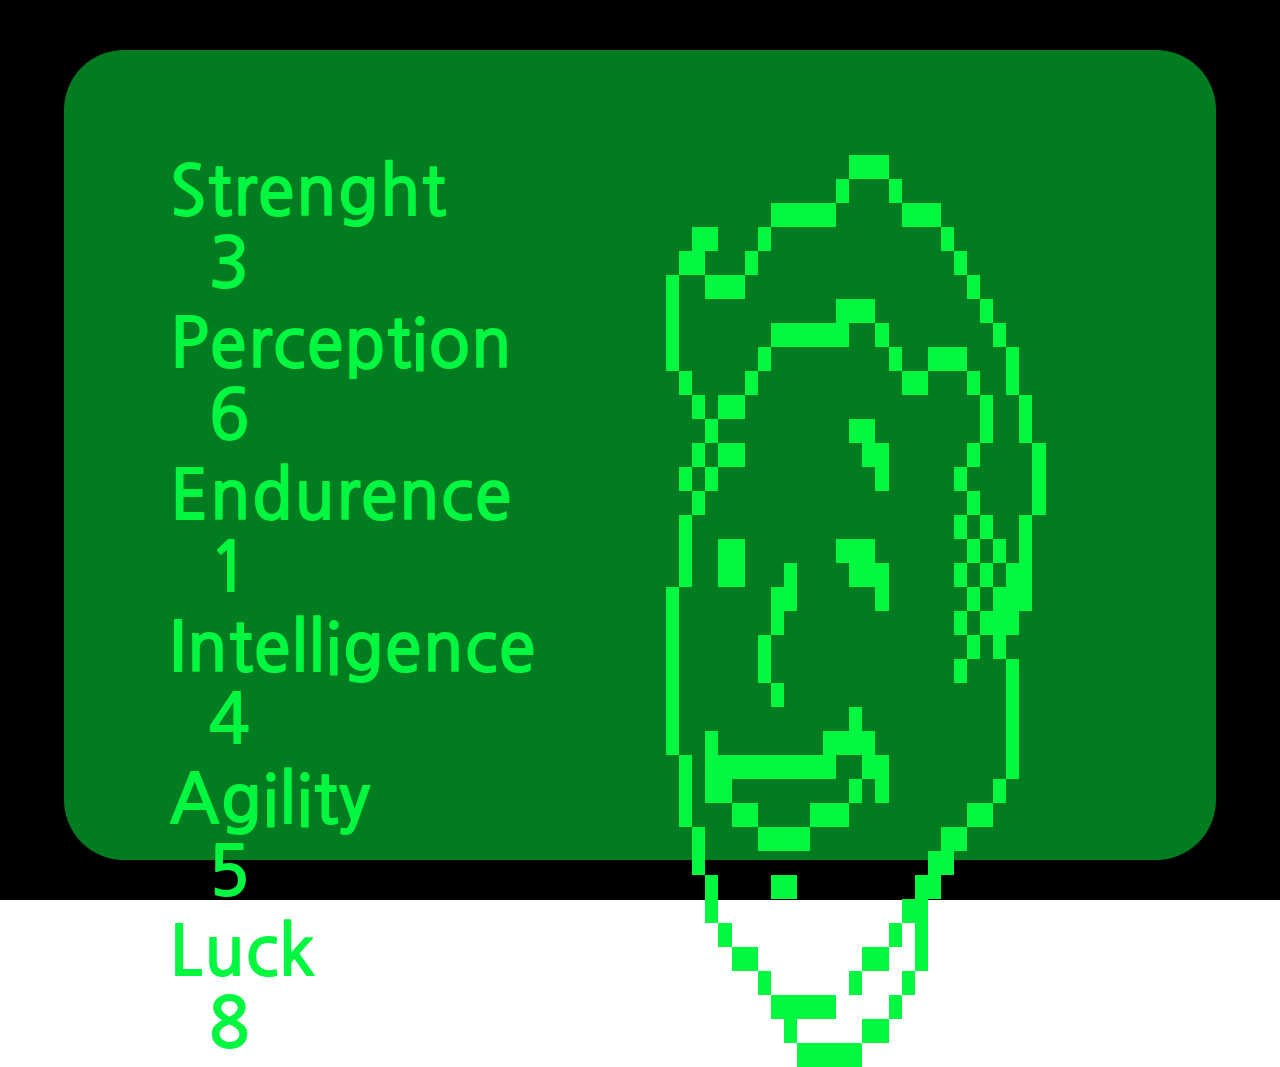
==== commit 9f812fef: "prove responsive" ====
--- a/bonus/index.html
+++ b/bonus/index.html
@@ -36,22 +36,22 @@
                     <div class="col-12 row stats">
 
                         <!-- nome statistica -->
-                        <div class="col-6">
+                        <div class="col col-lg-12">
                             Strenght
                         </div>
 
                         <!-- freccia sinistra -->
-                        <div class="col-1 arrow-left">
+                        <div class="col-2 arrow-left col-xl-1">
                             <i class="fa-solid fa-caret-left"></i>
                         </div>
 
                         <!-- numero -->
-                        <div class="col-1">
+                        <div class="col-2 col-xl-1">
                             3
                         </div>
 
                         <!-- freccia destra -->
-                        <div class="col-1 arrow-right">
+                        <div class="col-2 arrow-right col-xl-1">
                             <i class="fa-solid fa-caret-right"></i>
                         </div>
 
@@ -61,22 +61,22 @@
                     <div class="col-12 row stats">
 
                         <!-- nome statistica -->
-                        <div class="col-6">
+                        <div class="col col-lg-12">
                             Perception
                         </div>
 
                         <!-- freccia sinistra -->
-                        <div class="col-1 arrow-left">
+                        <div class="col-2 arrow-left col-xl-1">
                             <i class="fa-solid fa-caret-left"></i>
                         </div>
 
                         <!-- numero -->
-                        <div class="col-1">
+                        <div class="col-2 col-xl-1">
                             6
                         </div>
 
                         <!-- freccia destra -->
-                        <div class="col-1 arrow-right">
+                        <div class="col-2 arrow-right col-xl-1">
                             <i class="fa-solid fa-caret-right"></i>
                         </div>
 
@@ -86,22 +86,22 @@
                     <div class="col-12 row stats">
 
                         <!-- nome statistica -->
-                        <div class="col-6">
+                        <div class="col col-lg-12">
                             Endurence
                         </div>
 
                         <!-- freccia sinistra -->
-                        <div class="col-1 arrow-left">
+                        <div class="col-2 arrow-left col-xl-1">
                             <i class="fa-solid fa-caret-left"></i>
                         </div>
 
                         <!-- numero -->
-                        <div class="col-1">
+                        <div class="col-2 col-xl-1">
                             1
                         </div>
 
                         <!-- freccia destra -->
-                        <div class="col-1 arrow-right">
+                        <div class="col-2 arrow-right col-xl-1">
                             <i class="fa-solid fa-caret-right"></i>
                         </div>
 
@@ -111,22 +111,22 @@
                     <div class="col-12 row stats">
 
                         <!-- nome statistica -->
-                        <div class="col-6">
+                        <div class="col col-lg-12">
                             Intelligence
                         </div>
 
                         <!-- freccia sinistra -->
-                        <div class="col-1 arrow-left">
+                        <div class="col-2 arrow-left col-xl-1">
                             <i class="fa-solid fa-caret-left"></i>
                         </div>
 
                         <!-- numero -->
-                        <div class="col-1">
+                        <div class="col-2 col-xl-1">
                             4
                         </div>
 
                         <!-- freccia destra -->
-                        <div class="col-1 arrow-right">
+                        <div class="col-2 arrow-right col-xl-1">
                             <i class="fa-solid fa-caret-right"></i>
                         </div>
 
@@ -136,22 +136,22 @@
                     <div class="col-12 row stats">
 
                         <!-- nome statistica -->
-                        <div class="col-6">
+                        <div class="col col-lg-12">
                             Agility
                         </div>
 
                         <!-- freccia sinistra -->
-                        <div class="col-1 arrow-left">
+                        <div class="col-2 arrow-left col-xl-1">
                             <i class="fa-solid fa-caret-left"></i>
                         </div>
 
                         <!-- numero -->
-                        <div class="col-1">
+                        <div class="col-2 col-xl-1">
                             5
                         </div>
 
                         <!-- freccia destra -->
-                        <div class="col-1 arrow-right">
+                        <div class="col-2 arrow-right col-xl-1">
                             <i class="fa-solid fa-caret-right"></i>
                         </div>
 
@@ -161,22 +161,22 @@
                     <div class="col-12 row stats">
 
                         <!-- nome statistica -->
-                        <div class="col-6">
+                        <div class="col col-lg-12">
                             Luck
                         </div>
 
                         <!-- freccia sinistra -->
-                        <div class="col-1 arrow-left">
+                        <div class="col-2 arrow-left col-xl-1">
                             <i class="fa-solid fa-caret-left"></i>
                         </div>
 
                         <!-- numero -->
-                        <div class="col-1">
+                        <div class="col-2 col-xl-1">
                             8
                         </div>
 
                         <!-- freccia destra -->
-                        <div class="col-1 arrow-right">
+                        <div class="col-2 arrow-right col-xl-1">
                             <i class="fa-solid fa-caret-right"></i>
                         </div>
 
--- a/bonus/css/lib/12-bool.css
+++ b/bonus/css/lib/12-bool.css
@@ -143,3 +143,70 @@
     margin-left: calc((100% / 12) * 11);
 }
 
+
+
+@media screen and (max-width:1920px) {
+
+    .col-xl-1{
+        flex-basis: calc((100% / 12) * 1);
+    }
+
+    .col-xl-2{
+        flex-basis: calc((100% / 12) * 2);
+    }
+
+    .col-xl-3{
+        flex-basis: calc((100% / 12) * 3);
+    }
+
+    .col-xl-4{
+        flex-basis: calc((100% / 12) * 4);
+    }
+    
+    .col-xl-5{
+        flex-basis: calc((100% / 12) * 5);
+    }
+
+    .col-xl-6{
+        flex-basis: calc((100% / 12) * 6);
+    }
+
+    .col-xl-7{
+        flex-basis: calc((100% / 12) * 7);
+    }
+
+    .col-xl-8{
+        flex-basis: calc((100% / 12) * 8);
+    }
+
+    .col-xl-9{
+        flex-basis: calc((100% / 12) * 9);
+    }
+
+    .col-xl-10{
+        flex-basis: calc((100% / 12) * 10);
+    }
+
+    .col-xl-11{
+        flex-basis: calc((100% / 12) * 11);
+    }
+
+    .col-xl-12{
+        flex-basis: calc((100% / 12) * 12);
+    }
+
+    .col-xl-offset-2{
+        margin-left: calc((100% / 12) * 3);
+    }
+}
+
+@media screen and (max-width:1330px) {
+    .col-lg-12{
+        flex-basis: calc((100% / 12) * 12);
+    }
+
+    .stats{
+        margin-bottom: 0.1em;
+    }
+    
+}--- a/bonus/css/style.css
+++ b/bonus/css/style.css
@@ -14,16 +14,15 @@
 
 #sfondo{
     background-color: black;
-    min-width: 2000px;
+    width: 100vw;
     height: 100vh;
     padding: 50px 0;
 }
 
 #screen{
     background-color: rgba(2, 247, 64, 0.5);
-    min-height: 1000px;
+    width: 90vw;
     height: 90vh;
-    width: 2000px;
     margin: 0 auto;
     border-radius: 60px;
     padding: 1.5em;
@@ -32,7 +31,6 @@
 .stats{
     font-weight: bold;
     align-items: center;
-    justify-content: space-between;
 }
 
 .stats:hover{
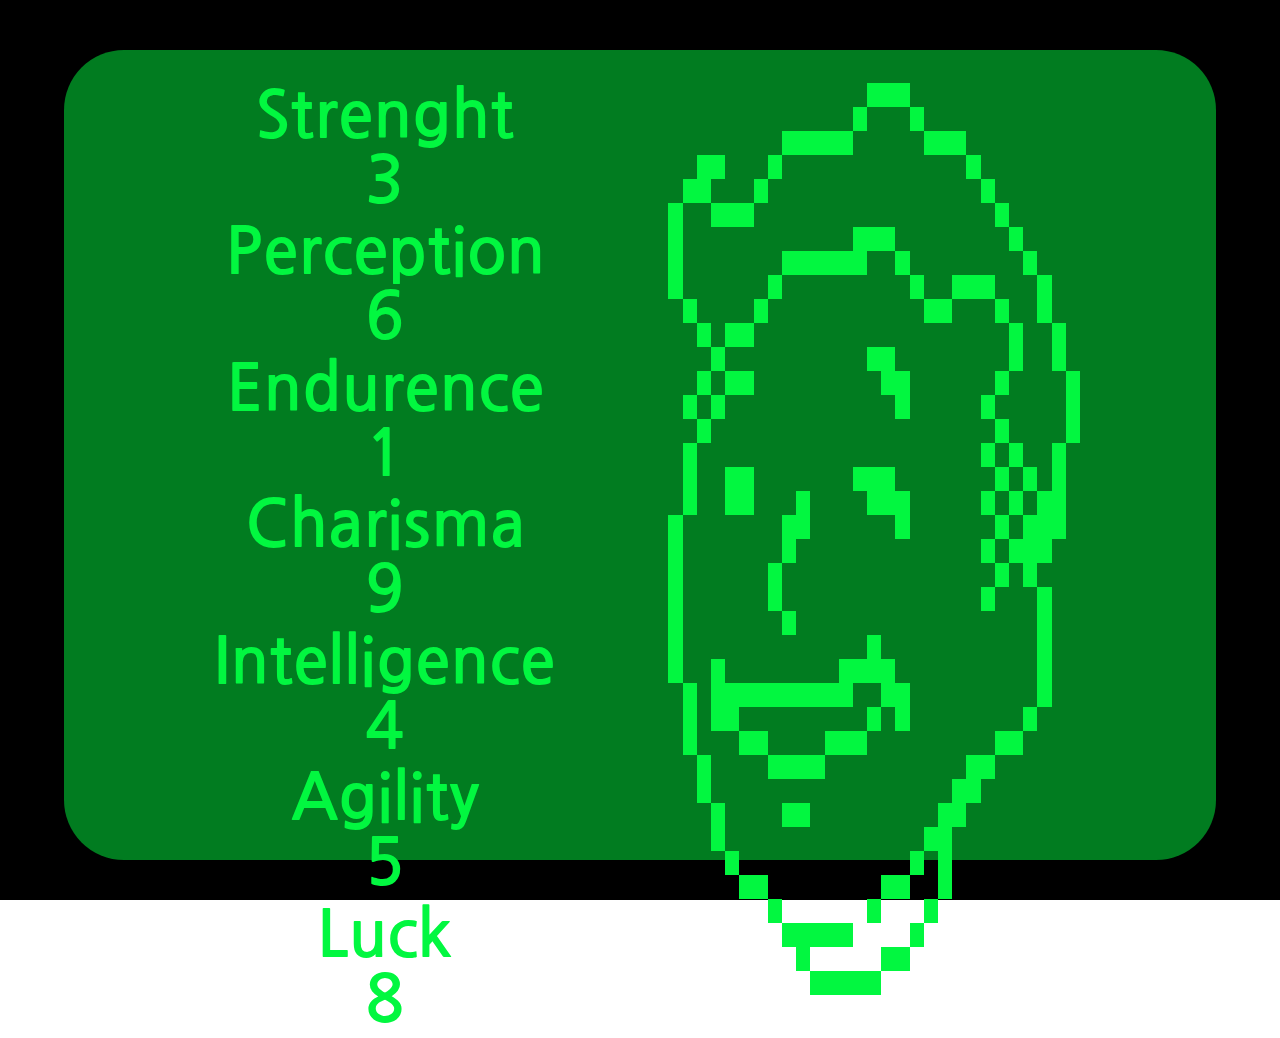
==== commit c5bd509f: "responsive colonnna sinistra" ====
--- a/bonus/index.html
+++ b/bonus/index.html
@@ -41,7 +41,7 @@
                         </div>
 
                         <!-- freccia sinistra -->
-                        <div class="col-2 arrow-left col-xl-1">
+                        <div class="col-2 arrow-left col-xl-1 col-lg-offset-4-5">
                             <i class="fa-solid fa-caret-left"></i>
                         </div>
 
@@ -66,7 +66,7 @@
                         </div>
 
                         <!-- freccia sinistra -->
-                        <div class="col-2 arrow-left col-xl-1">
+                        <div class="col-2 arrow-left col-xl-1 col-lg-offset-4-5">
                             <i class="fa-solid fa-caret-left"></i>
                         </div>
 
@@ -91,7 +91,7 @@
                         </div>
 
                         <!-- freccia sinistra -->
-                        <div class="col-2 arrow-left col-xl-1">
+                        <div class="col-2 arrow-left col-xl-1 col-lg-offset-4-5">
                             <i class="fa-solid fa-caret-left"></i>
                         </div>
 
@@ -112,11 +112,37 @@
 
                         <!-- nome statistica -->
                         <div class="col col-lg-12">
+                            Charisma
+                        </div>
+
+                        <!-- freccia sinistra -->
+                        <div class="col-2 arrow-left col-xl-1 col-lg-offset-4-5">
+                            <i class="fa-solid fa-caret-left"></i>
+                        </div>
+
+                        <!-- numero -->
+                        <div class="col-2 col-xl-1 ">
+                            9
+                        </div>
+
+                        <!-- freccia destra -->
+                        <div class="col-2 arrow-right col-xl-1">
+                            <i class="fa-solid fa-caret-right"></i>
+                        </div>
+
+                    </div>
+
+
+                    <!-- colonna statistica -->
+                    <div class="col-12 row stats">
+
+                        <!-- nome statistica -->
+                        <div class="col col-lg-12">
                             Intelligence
                         </div>
 
                         <!-- freccia sinistra -->
-                        <div class="col-2 arrow-left col-xl-1">
+                        <div class="col-2 arrow-left col-xl-1 col-lg-offset-4-5">
                             <i class="fa-solid fa-caret-left"></i>
                         </div>
 
@@ -141,7 +167,7 @@
                         </div>
 
                         <!-- freccia sinistra -->
-                        <div class="col-2 arrow-left col-xl-1">
+                        <div class="col-2 arrow-left col-xl-1 col-lg-offset-4-5">
                             <i class="fa-solid fa-caret-left"></i>
                         </div>
 
@@ -166,7 +192,7 @@
                         </div>
 
                         <!-- freccia sinistra -->
-                        <div class="col-2 arrow-left col-xl-1">
+                        <div class="col-2 arrow-left col-xl-1 col-lg-offset-4-5">
                             <i class="fa-solid fa-caret-left"></i>
                         </div>
 
--- a/bonus/css/lib/12-bool.css
+++ b/bonus/css/lib/12-bool.css
@@ -196,8 +196,9 @@
     }
 
     .col-xl-offset-2{
-        margin-left: calc((100% / 12) * 3);
-    }
+        margin-left: calc((100% / 12) * 2);
+    }
+
 }
 
 @media screen and (max-width:1330px) {
@@ -208,5 +209,9 @@
     .stats{
         margin-bottom: 0.1em;
     }
-    
+
+    .col-lg-offset-4-5{
+        margin-left: calc((100% / 12) * 4.5);
+    }
+
 }--- a/bonus/css/style.css
+++ b/bonus/css/style.css
@@ -45,3 +45,18 @@
 .box{
     height: 24px;
 }
+
+@media screen and (max-width:1330px) {
+
+    body{
+        font-size: 65px;
+    }
+
+    #screen{
+        padding: 0.5em 1em;
+    }
+
+    .stats{
+        text-align: center;
+    }
+}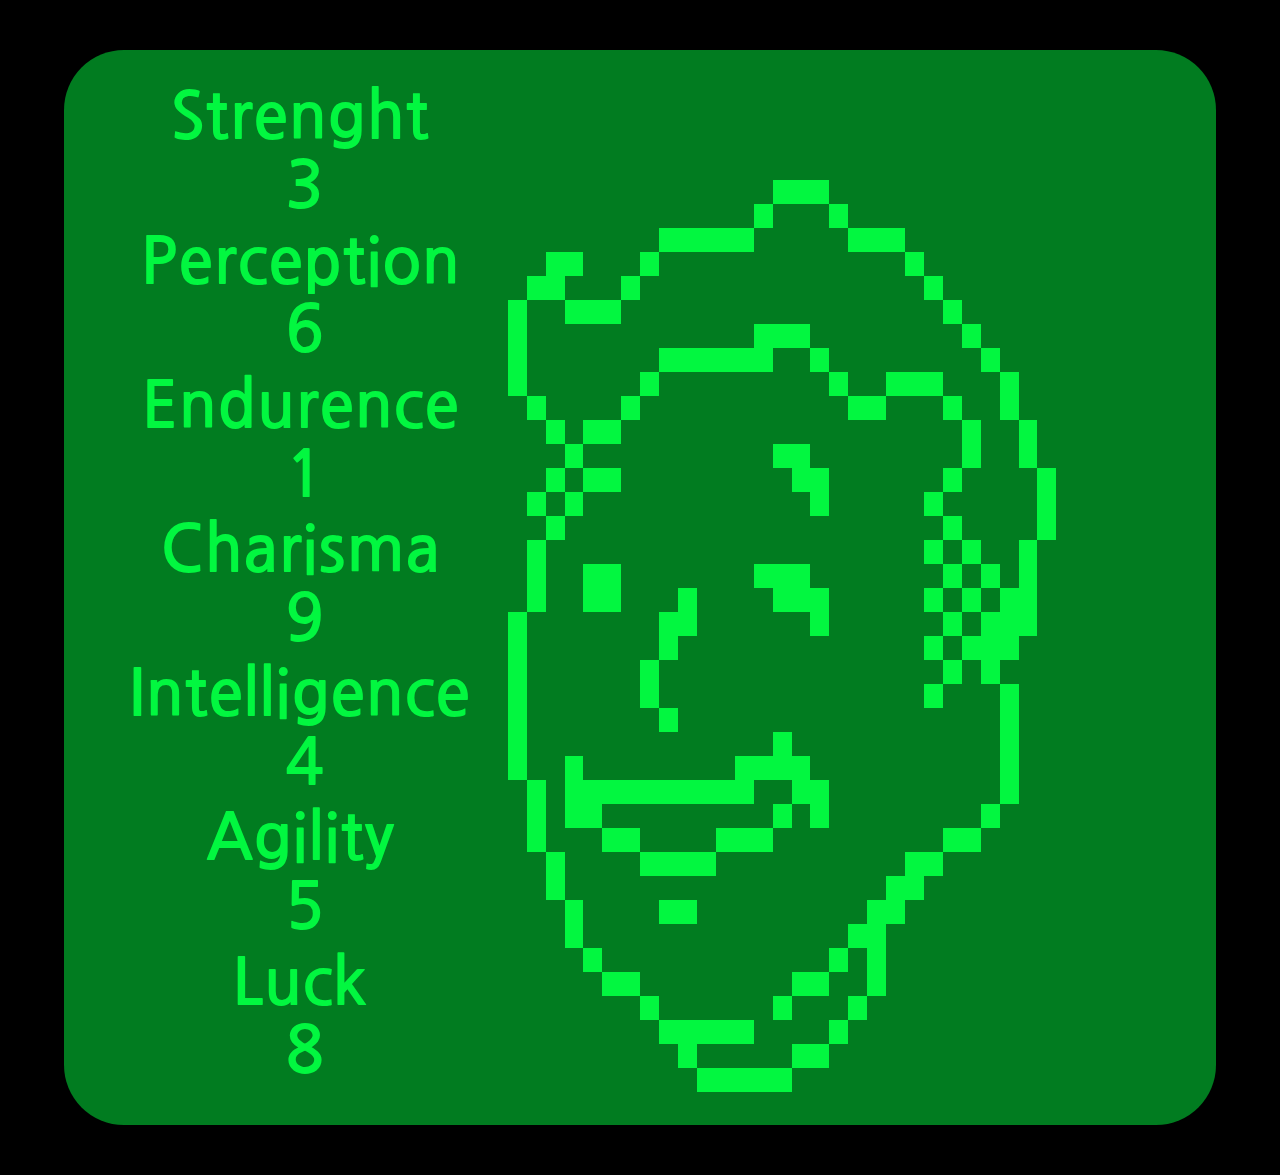
==== commit c6a57eba: "responsive colonna destra" ====
--- a/bonus/index.html
+++ b/bonus/index.html
@@ -30,7 +30,7 @@
 
                 
                 <!-- colonna sinistra -->
-                <div class="col-6 row">
+                <div class="col-6 row col-lg-4 col-md-3">
 
                     <!-- colonna statistica -->
                     <div class="col-12 row stats">
@@ -212,7 +212,7 @@
                 </div>
                     
 
-                <div class="col-6">
+                <div class="col-6 col-lg">
 
                     <!-- riga 1 -->
                     <div class="col-12 row">
--- a/bonus/css/lib/12-bool.css
+++ b/bonus/css/lib/12-bool.css
@@ -214,4 +214,21 @@
         margin-left: calc((100% / 12) * 4.5);
     }
 
+    .col-lg-4{
+        flex-basis: calc((100% / 12) * 4);
+    }
+
+    .col-lg{
+        flex-grow: 1;
+        flex-basis: 0;
+        max-width: 100%;
+        padding-top: 1.5em;
+    }
+}
+
+@media screen and (max-width:1080px) {
+
+    .col-md-3{
+        flex-basis: calc((100% / 12) * 3);
+    }
 }--- a/bonus/css/style.css
+++ b/bonus/css/style.css
@@ -15,14 +15,14 @@
 #sfondo{
     background-color: black;
     width: 100vw;
-    height: 100vh;
+    min-height: 100vh;
     padding: 50px 0;
 }
 
 #screen{
     background-color: rgba(2, 247, 64, 0.5);
     width: 90vw;
-    height: 90vh;
+    min-height: 90vh;
     margin: 0 auto;
     border-radius: 60px;
     padding: 1.5em;
@@ -59,4 +59,15 @@
     .stats{
         text-align: center;
     }
+}
+
+@media screen and (max-width:1080px) {
+
+    body{
+        font-size: 50px;
+    }
+
+    #screen{
+        padding: 1.5em 1em;
+    }
 }